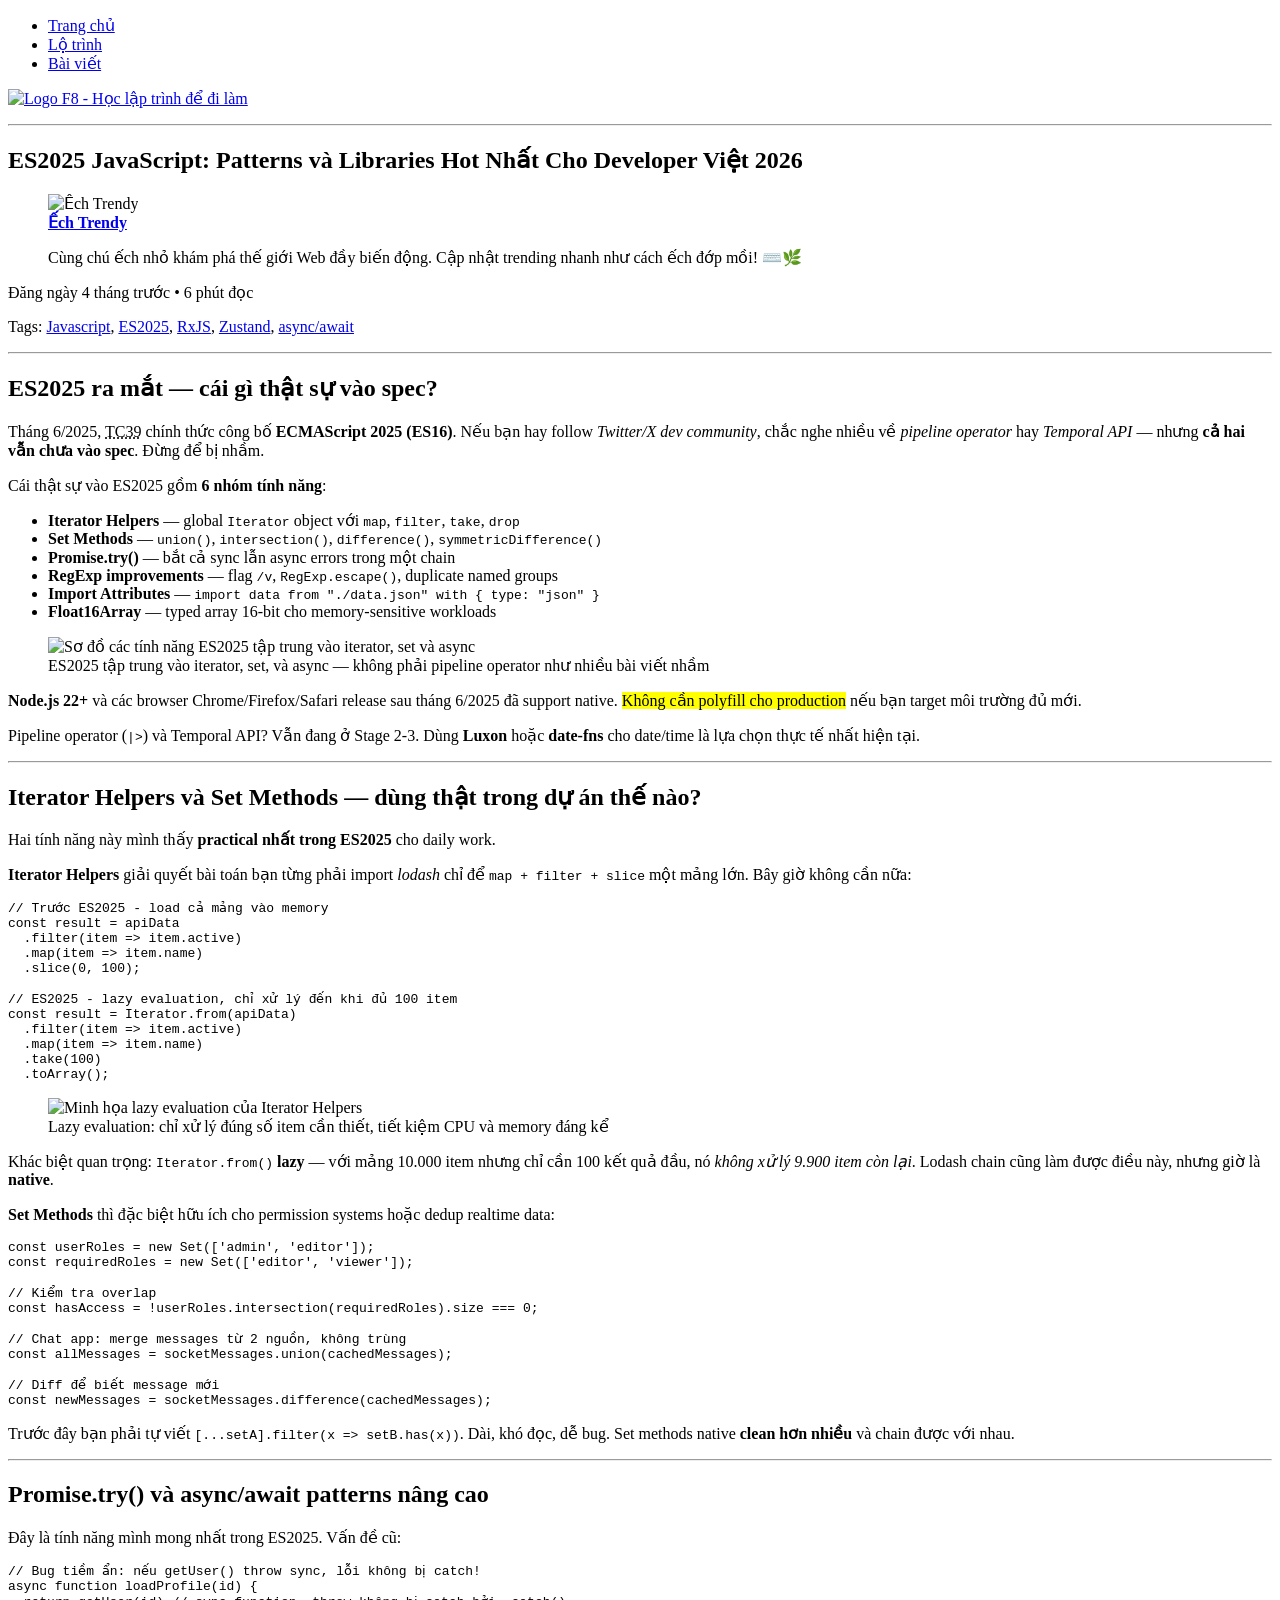
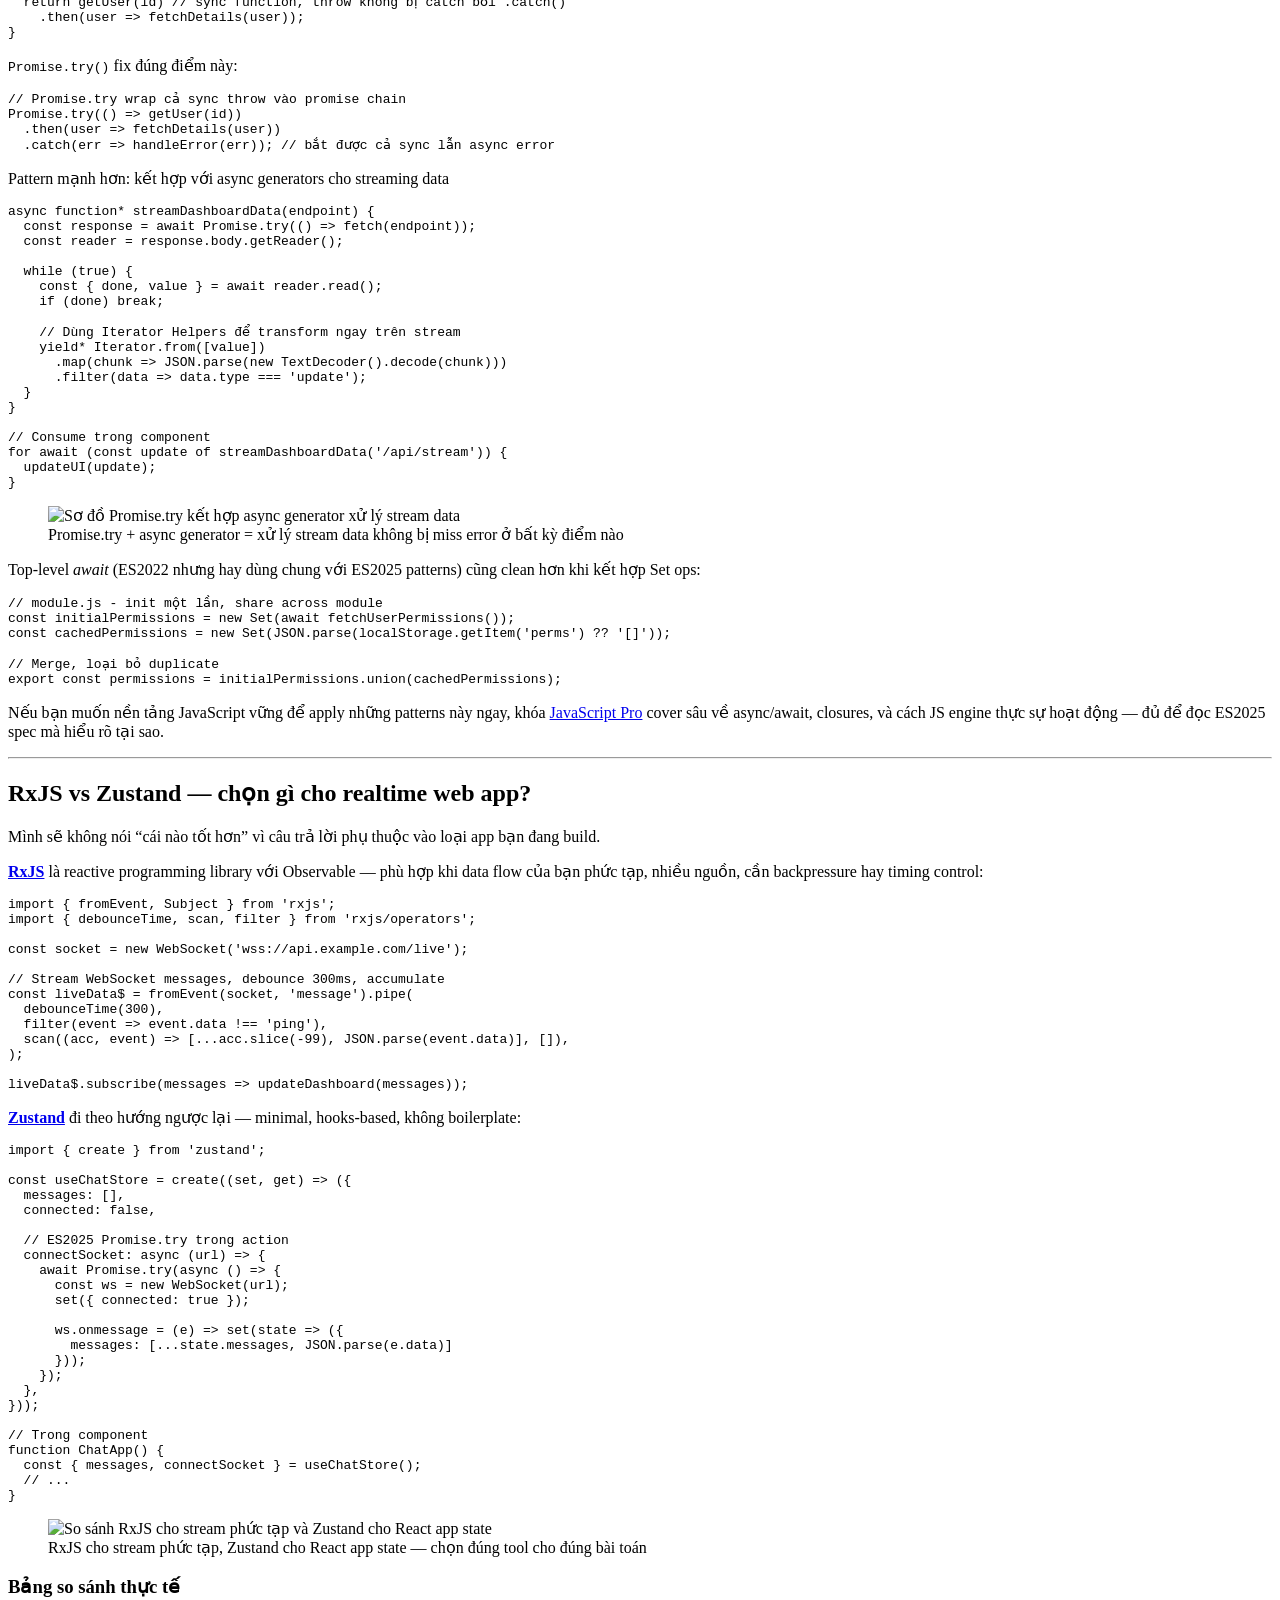
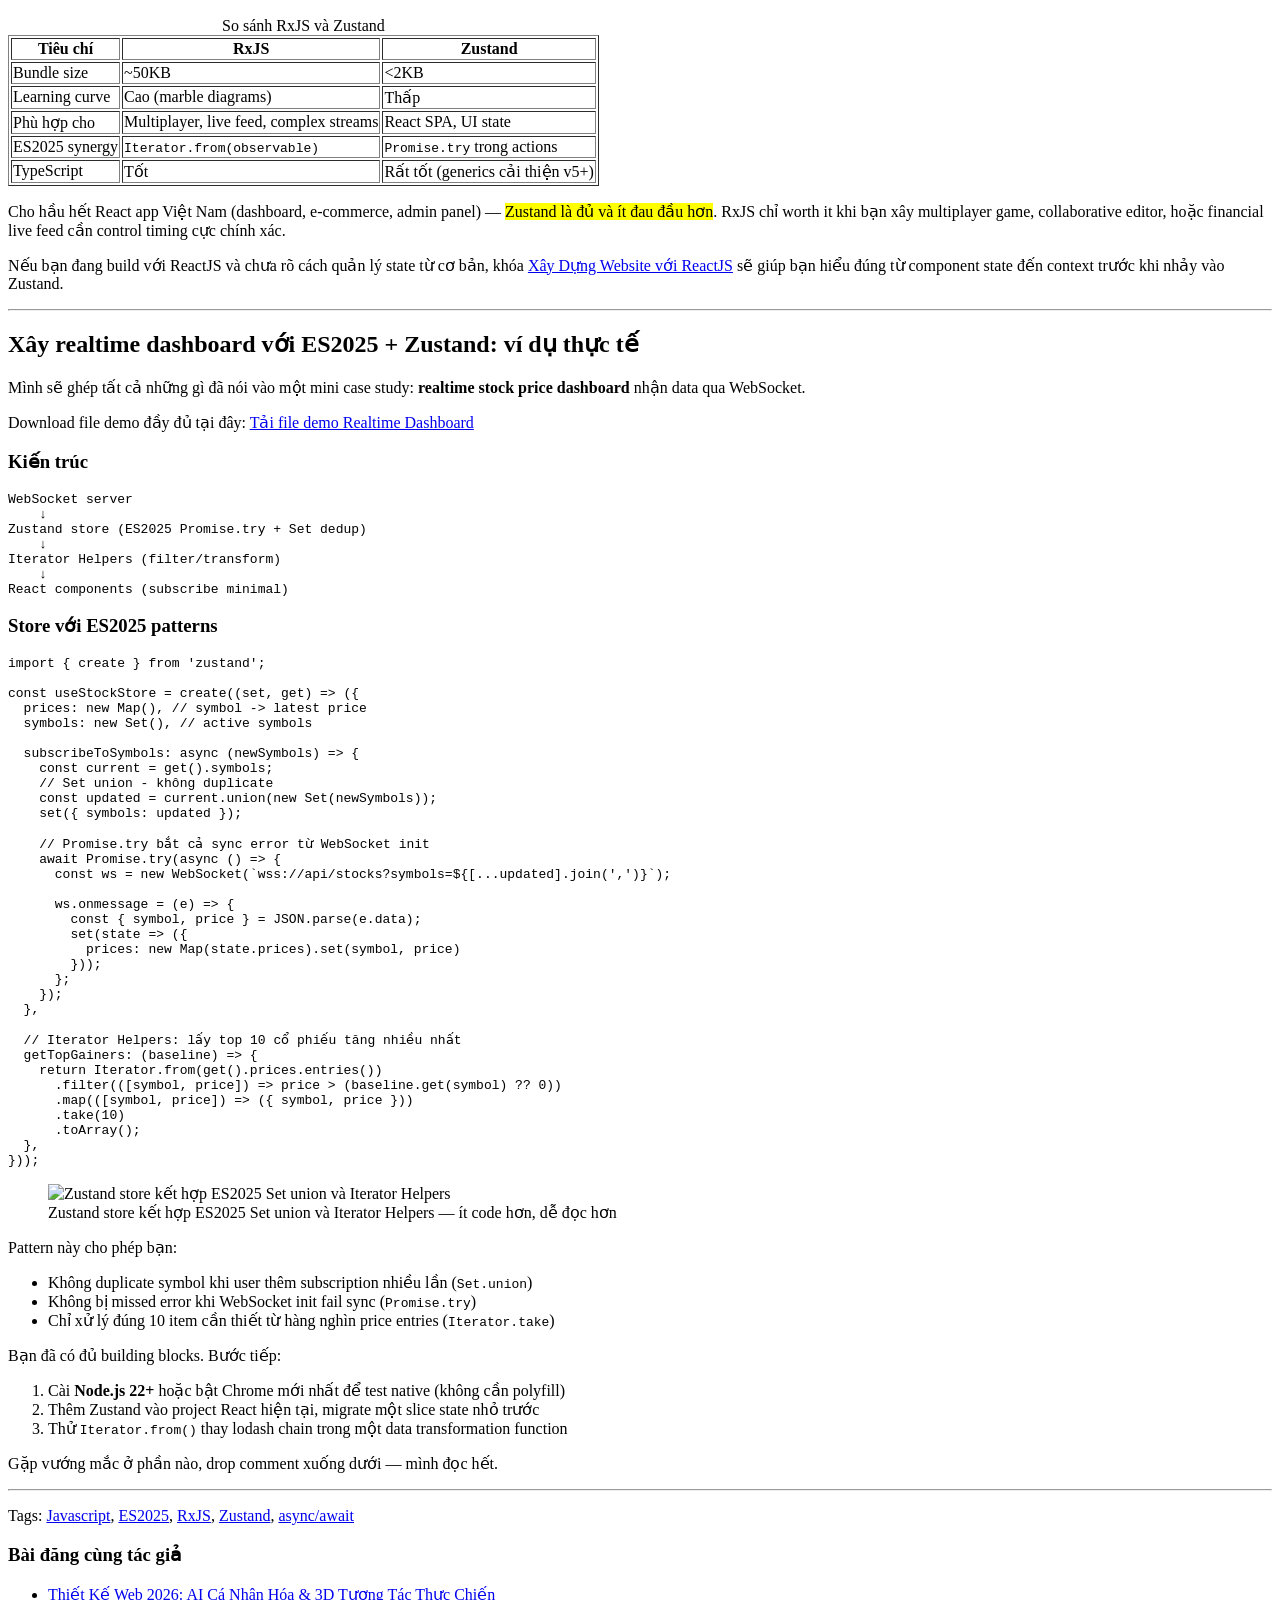
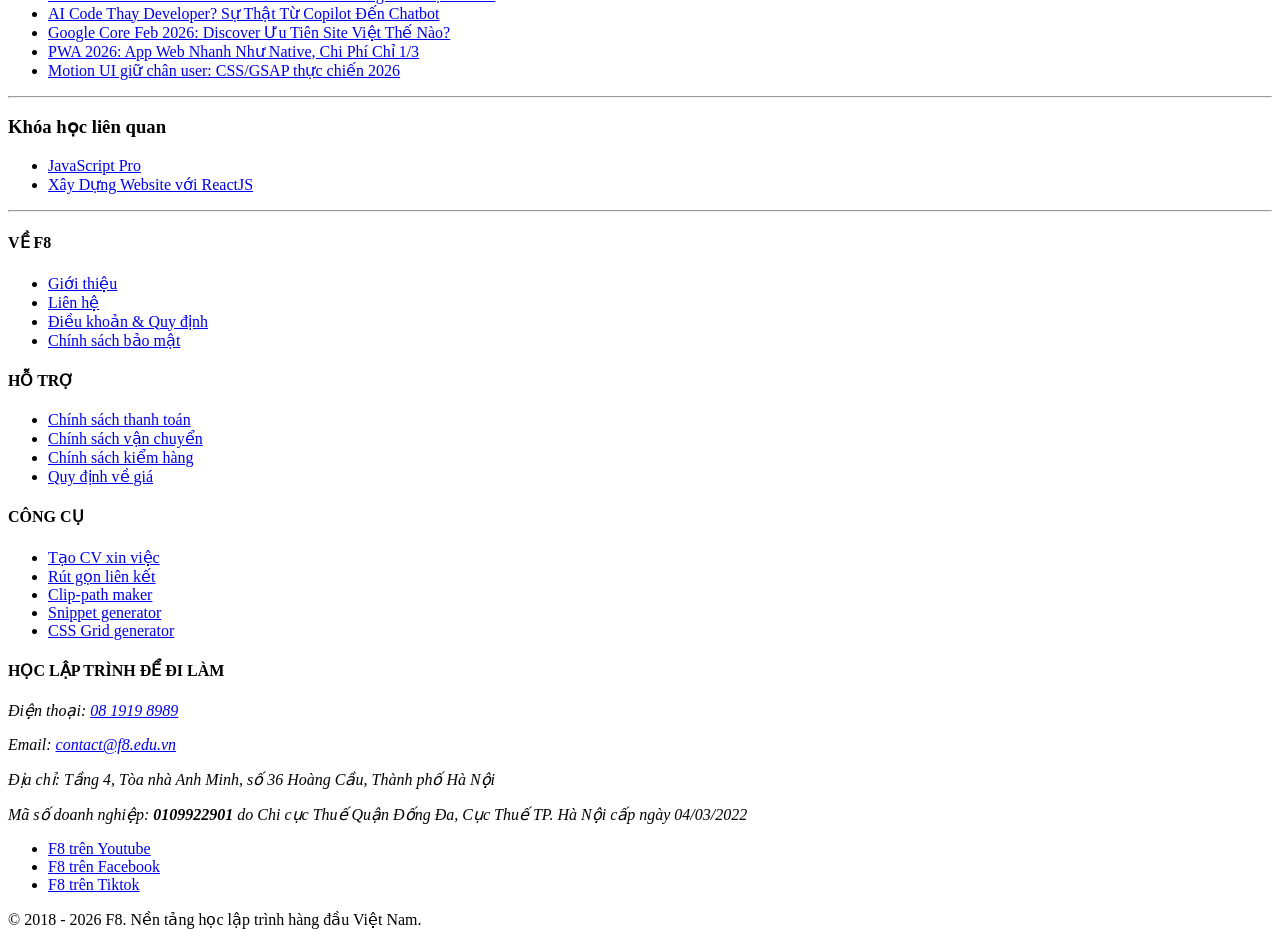
==== index.html @ 342e27c4 "first commit - code base index.html" ====
<!DOCTYPE html>
<html lang="vi">

<head>
    <meta charset="UTF-8" />
    <meta name="viewport" content="width=device-width, initial-scale=1.0" />
    <title>ES2025 JavaScript: Patterns và Libraries Hot Nhất Cho Developer Việt 2026</title>
    <meta name="description"
        content="Tháng 6/2025, TC39 chính thức công bố ECMAScript 2025. Tìm hiểu những tính năng thực sự vào spec và cách áp dụng vào dự án thực tế." />
</head>

<body>
    <!-- ==================== HEADER ==================== -->
    <header>
      <nav aria-label="Điều hướng chính">
        <ul>
          <li><a href="https://f8.edu.vn/">Trang chủ</a></li>
          <li><a href="https://f8.edu.vn/roadmap">Lộ trình</a></li>
          <li><a href="https://f8.edu.vn/blog">Bài viết</a></li>
        </ul>
      </nav>

      <p>
        <a href="https://f8.edu.vn/">
          <img
            src="https://fullstack.edu.vn/assets/f8-icon-lV2rGpF0.png"
            alt="Logo F8 - Học lập trình để đi làm"
            width="40"
            height="40"
          />
        </a>
      </p>
    </header>

    <hr />

    <!-- ==================== MAIN LAYOUT ==================== -->
    <main>
        <!-- ========== ARTICLE ========== -->
        <article>
            <!-- Article Header -->
            <header>
                <h1>ES2025 JavaScript: Patterns và Libraries Hot Nhất Cho Developer Việt 2026</h1>

                <!-- Author & Meta info -->
                <section aria-label="Thông tin tác giả">
                    <figure>
                        <img src="https://files.f8.edu.vn/f8-prod/public-images/699181d60839d.png" width="48"
                            height="48" alt="Ếch Trendy">
                        <figcaption>
                            <strong><a href="https://f8.edu.vn/@chuechvietblog">Ếch Trendy</a></strong>
                            <p>Cùng chú ếch nhỏ khám phá thế giới Web đầy biến động. Cập nhật trending nhanh như cách
                                ếch đớp mồi! ⌨️🌿</p>
                        </figcaption>
                    </figure>
                    <p>
                        Đăng ngày <time datetime="2026-04-01">4 tháng trước</time> &bull;
                        <span>6 phút đọc</span>
                    </p>
                    <p>
                        Tags:
                        <a href="https://f8.edu.vn/blog/tag/javascript?page=1">Javascript</a>,
                        <a href="https://f8.edu.vn/blog/tag/es2025?page=1">ES2025</a>,
                        <a href="https://f8.edu.vn/blog/tag/rxjs?page=1">RxJS</a>,
                        <a href="https://f8.edu.vn/blog/tag/zustand?page=1">Zustand</a>,
                        <a href="https://f8.edu.vn/blog/tag/asyncawait?page=1">async/await</a>
                    </p>
                </section>
            </header>

            <hr />

            <!-- ===== SECTION 1 ===== -->
            <section>
                <h2>ES2025 ra mắt &mdash; cái gì thật sự vào spec?</h2>

                <p>
                    Tháng 6/2025, <abbr title="Technical Committee 39">TC39</abbr> chính thức công bố
                    <strong>ECMAScript 2025 (ES16)</strong>. Nếu bạn hay follow
                    <em>Twitter/X dev community</em>, chắc nghe nhiều về
                    <em>pipeline operator</em> hay <em>Temporal API</em> &mdash; nhưng
                    <strong>cả hai vẫn chưa vào spec</strong>. Đừng để bị nhầm.
                </p>

                <p>Cái thật sự vào ES2025 gồm <strong>6 nhóm tính năng</strong>:</p>

                <ul>
                    <li>
                        <strong>Iterator Helpers</strong> &mdash; global <code>Iterator</code> object với
                        <code>map</code>, <code>filter</code>, <code>take</code>, <code>drop</code>
                    </li>
                    <li>
                        <strong>Set Methods</strong> &mdash; <code>union()</code>,
                        <code>intersection()</code>, <code>difference()</code>,
                        <code>symmetricDifference()</code>
                    </li>
                    <li>
                        <strong>Promise.try()</strong> &mdash; bắt cả sync lẫn async errors trong một chain
                    </li>
                    <li>
                        <strong>RegExp improvements</strong> &mdash; flag <code>/v</code>,
                        <code>RegExp.escape()</code>, duplicate named groups
                    </li>
                    <li>
                        <strong>Import Attributes</strong> &mdash;
                        <code>import data from "./data.json" with { type: "json" }</code>
                    </li>
                    <li>
                        <strong>Float16Array</strong> &mdash; typed array 16-bit cho memory-sensitive workloads
                    </li>
                </ul>

                <figure>
                    <img src="https://files.f8.edu.vn/f8-prod/blog_posts/13485/section_0_260323080636_69c0921c0cf292.71514803.png"
                        alt="Sơ đồ các tính năng ES2025 tập trung vào iterator, set và async" width="800" />
                    <figcaption>
                        ES2025 tập trung vào iterator, set, và async &mdash; không phải pipeline operator
                        như nhiều bài viết nhầm
                    </figcaption>
                </figure>

                <p>
                    <strong>Node.js 22+</strong> và các browser Chrome/Firefox/Safari release sau tháng
                    6/2025 đã support native. <mark>Không cần polyfill cho production</mark> nếu bạn
                    target môi trường đủ mới.
                </p>

                <p>
                    Pipeline operator (<code>|&gt;</code>) và Temporal API? Vẫn đang ở Stage 2-3. Dùng
                    <strong>Luxon</strong> hoặc <strong>date-fns</strong> cho date/time là lựa chọn thực
                    tế nhất hiện tại.
                </p>
            </section>

            <hr />

            <!-- ===== SECTION 2 ===== -->
            <section>
                <h2>Iterator Helpers và Set Methods &mdash; dùng thật trong dự án thế nào?</h2>

                <p>
                    Hai tính năng này mình thấy <strong>practical nhất trong ES2025</strong> cho daily
                    work.
                </p>

                <p>
                    <strong>Iterator Helpers</strong> giải quyết bài toán bạn từng phải import
                    <em>lodash</em> chỉ để <code>map + filter + slice</code> một mảng lớn. Bây giờ
                    không cần nữa:
                </p>

                <pre><code>// Trước ES2025 - load cả mảng vào memory
const result = apiData
  .filter(item =&gt; item.active)
  .map(item =&gt; item.name)
  .slice(0, 100);

// ES2025 - lazy evaluation, chỉ xử lý đến khi đủ 100 item
const result = Iterator.from(apiData)
  .filter(item =&gt; item.active)
  .map(item =&gt; item.name)
  .take(100)
  .toArray();</code></pre>

                <figure>
                    <img src="https://files.f8.edu.vn/f8-prod/blog_posts/13485/section_1_260323080703_69c092375aabc3.16191064.png"
                        alt="Minh họa lazy evaluation của Iterator Helpers" width="800" />
                    <figcaption>
                        Lazy evaluation: chỉ xử lý đúng số item cần thiết, tiết kiệm CPU và memory đáng kể
                    </figcaption>
                </figure>

                <p>
                    Khác biệt quan trọng: <code>Iterator.from()</code> <strong>lazy</strong> &mdash; với
                    mảng 10.000 item nhưng chỉ cần 100 kết quả đầu, nó
                    <em>không xử lý 9.900 item còn lại</em>. Lodash chain cũng làm được điều này, nhưng
                    giờ là <strong>native</strong>.
                </p>

                <p>
                    <strong>Set Methods</strong> thì đặc biệt hữu ích cho permission systems hoặc dedup
                    realtime data:
                </p>

                <pre><code>const userRoles = new Set(['admin', 'editor']);
const requiredRoles = new Set(['editor', 'viewer']);

// Kiểm tra overlap
const hasAccess = !userRoles.intersection(requiredRoles).size === 0;

// Chat app: merge messages từ 2 nguồn, không trùng
const allMessages = socketMessages.union(cachedMessages);

// Diff để biết message mới
const newMessages = socketMessages.difference(cachedMessages);</code></pre>

                <p>
                    Trước đây bạn phải tự viết
                    <code>[...setA].filter(x =&gt; setB.has(x))</code>. Dài, khó đọc, dễ bug.
                    Set methods native <strong>clean hơn nhiều</strong> và chain được với nhau.
                </p>
            </section>

            <hr />

            <!-- ===== SECTION 3 ===== -->
            <section>
                <h2>Promise.try() và async/await patterns nâng cao</h2>

                <p>
                    Đây là tính năng mình mong nhất trong ES2025. Vấn đề cũ:
                </p>

                <pre><code>// Bug tiềm ẩn: nếu getUser() throw sync, lỗi không bị catch!
async function loadProfile(id) {
  return getUser(id) // sync function, throw không bị catch bởi .catch()
    .then(user =&gt; fetchDetails(user));
}</code></pre>

                <p><code>Promise.try()</code> fix đúng điểm này:</p>

                <pre><code>// Promise.try wrap cả sync throw vào promise chain
Promise.try(() =&gt; getUser(id))
  .then(user =&gt; fetchDetails(user))
  .catch(err =&gt; handleError(err)); // bắt được cả sync lẫn async error</code></pre>

                <p>Pattern mạnh hơn: kết hợp với async generators cho streaming data</p>

                <pre><code>async function* streamDashboardData(endpoint) {
  const response = await Promise.try(() =&gt; fetch(endpoint));
  const reader = response.body.getReader();

  while (true) {
    const { done, value } = await reader.read();
    if (done) break;

    // Dùng Iterator Helpers để transform ngay trên stream
    yield* Iterator.from([value])
      .map(chunk =&gt; JSON.parse(new TextDecoder().decode(chunk)))
      .filter(data =&gt; data.type === 'update');
  }
}

// Consume trong component
for await (const update of streamDashboardData('/api/stream')) {
  updateUI(update);
}</code></pre>

                <figure>
                    <img src="https://files.f8.edu.vn/f8-prod/blog_posts/13485/section_2_260323080728_69c09250954f10.74211997.png"
                        alt="Sơ đồ Promise.try kết hợp async generator xử lý stream data" width="800" />
                    <figcaption>
                        Promise.try + async generator = xử lý stream data không bị miss error ở bất kỳ
                        điểm nào
                    </figcaption>
                </figure>

                <p>
                    Top-level <var>await</var> (ES2022 nhưng hay dùng chung với ES2025 patterns) cũng
                    clean hơn khi kết hợp Set ops:
                </p>

                <pre><code>// module.js - init một lần, share across module
const initialPermissions = new Set(await fetchUserPermissions());
const cachedPermissions = new Set(JSON.parse(localStorage.getItem('perms') ?? '[]'));

// Merge, loại bỏ duplicate
export const permissions = initialPermissions.union(cachedPermissions);</code></pre>

                <p>
                    Nếu bạn muốn nền tảng JavaScript vững để apply những patterns này ngay, khóa
                    <a href="https://f8.edu.vn/javascript">JavaScript Pro</a> cover sâu về
                    async/await, closures, và cách JS engine thực sự hoạt động &mdash; đủ để đọc ES2025
                    spec mà hiểu rõ tại sao.
                </p>
            </section>

            <hr />

            <!-- ===== SECTION 4 ===== -->
            <section>
                <h2>RxJS vs Zustand &mdash; chọn gì cho realtime web app?</h2>

                <p>
                    Mình sẽ không nói &ldquo;cái nào tốt hơn&rdquo; vì câu trả lời phụ thuộc vào loại
                    app bạn đang build.
                </p>

                <p>
                    <strong><a href="https://rxjs.dev/">RxJS</a></strong> là reactive programming library
                    với Observable &mdash; phù hợp khi data flow của bạn phức tạp, nhiều nguồn, cần
                    backpressure hay timing control:
                </p>

                <pre><code>import { fromEvent, Subject } from 'rxjs';
import { debounceTime, scan, filter } from 'rxjs/operators';

const socket = new WebSocket('wss://api.example.com/live');

// Stream WebSocket messages, debounce 300ms, accumulate
const liveData$ = fromEvent(socket, 'message').pipe(
  debounceTime(300),
  filter(event =&gt; event.data !== 'ping'),
  scan((acc, event) =&gt; [...acc.slice(-99), JSON.parse(event.data)], []),
);

liveData$.subscribe(messages =&gt; updateDashboard(messages));</code></pre>

                <p>
                    <strong><a href="https://github.com/pmndrs/zustand">Zustand</a></strong> đi theo
                    hướng ngược lại &mdash; minimal, hooks-based, không boilerplate:
                </p>

                <pre><code>import { create } from 'zustand';

const useChatStore = create((set, get) =&gt; ({
  messages: [],
  connected: false,

  // ES2025 Promise.try trong action
  connectSocket: async (url) =&gt; {
    await Promise.try(async () =&gt; {
      const ws = new WebSocket(url);
      set({ connected: true });

      ws.onmessage = (e) =&gt; set(state =&gt; ({
        messages: [...state.messages, JSON.parse(e.data)]
      }));
    });
  },
}));

// Trong component
function ChatApp() {
  const { messages, connectSocket } = useChatStore();
  // ...
}</code></pre>

                <figure>
                    <img src="https://files.f8.edu.vn/f8-prod/blog_posts/13485/section_3_260323080755_69c0926b837010.27943991.png"
                        alt="So sánh RxJS cho stream phức tạp và Zustand cho React app state" width="800" />
                    <figcaption>
                        RxJS cho stream phức tạp, Zustand cho React app state &mdash; chọn đúng tool cho
                        đúng bài toán
                    </figcaption>
                </figure>

                <h3>Bảng so sánh thực tế</h3>

                <table border="1">
                    <caption>So sánh RxJS và Zustand</caption>
                    <thead>
                        <tr>
                            <th scope="col">Tiêu chí</th>
                            <th scope="col">RxJS</th>
                            <th scope="col">Zustand</th>
                        </tr>
                    </thead>
                    <tbody>
                        <tr>
                            <td>Bundle size</td>
                            <td>~50KB</td>
                            <td>&lt;2KB</td>
                        </tr>
                        <tr>
                            <td>Learning curve</td>
                            <td>Cao (marble diagrams)</td>
                            <td>Thấp</td>
                        </tr>
                        <tr>
                            <td>Phù hợp cho</td>
                            <td>Multiplayer, live feed, complex streams</td>
                            <td>React SPA, UI state</td>
                        </tr>
                        <tr>
                            <td>ES2025 synergy</td>
                            <td><code>Iterator.from(observable)</code></td>
                            <td><code>Promise.try</code> trong actions</td>
                        </tr>
                        <tr>
                            <td>TypeScript</td>
                            <td>Tốt</td>
                            <td>Rất tốt (generics cải thiện v5+)</td>
                        </tr>
                    </tbody>
                </table>

                <p>
                    Cho hầu hết React app Việt Nam (dashboard, e-commerce, admin panel) &mdash;
                    <mark>Zustand là đủ và ít đau đầu hơn</mark>. RxJS chỉ worth it khi bạn xây
                    multiplayer game, collaborative editor, hoặc financial live feed cần control timing
                    cực chính xác.
                </p>

                <p>
                    Nếu bạn đang build với ReactJS và chưa rõ cách quản lý state từ cơ bản, khóa
                    <a href="https://f8.edu.vn/reactjs">Xây Dựng Website với ReactJS</a> sẽ giúp bạn
                    hiểu đúng từ component state đến context trước khi nhảy vào Zustand.
                </p>
            </section>

            <hr />

            <!-- ===== SECTION 5 ===== -->
            <section>
                <h2>Xây realtime dashboard với ES2025 + Zustand: ví dụ thực tế</h2>

                <p>
                    Mình sẽ ghép tất cả những gì đã nói vào một mini case study:
                    <strong>realtime stock price dashboard</strong> nhận data qua WebSocket.
                </p>

                <p>
                    Download file demo đầy đủ tại đây:
                    <a href="https://files.f8.edu.vn/f8-prod/blog_posts/13485/realtime-dashboard-es2025.html">
                        Tải file demo Realtime Dashboard
                    </a>
                </p>

                <h3>Kiến trúc</h3>

                <pre><code>WebSocket server
    ↓
Zustand store (ES2025 Promise.try + Set dedup)
    ↓
Iterator Helpers (filter/transform)
    ↓
React components (subscribe minimal)</code></pre>

                <h3>Store với ES2025 patterns</h3>

                <pre><code>import { create } from 'zustand';

const useStockStore = create((set, get) =&gt; ({
  prices: new Map(), // symbol -&gt; latest price
  symbols: new Set(), // active symbols

  subscribeToSymbols: async (newSymbols) =&gt; {
    const current = get().symbols;
    // Set union - không duplicate
    const updated = current.union(new Set(newSymbols));
    set({ symbols: updated });

    // Promise.try bắt cả sync error từ WebSocket init
    await Promise.try(async () =&gt; {
      const ws = new WebSocket(`wss://api/stocks?symbols=${[...updated].join(',')}`);

      ws.onmessage = (e) =&gt; {
        const { symbol, price } = JSON.parse(e.data);
        set(state =&gt; ({
          prices: new Map(state.prices).set(symbol, price)
        }));
      };
    });
  },

  // Iterator Helpers: lấy top 10 cổ phiếu tăng nhiều nhất
  getTopGainers: (baseline) =&gt; {
    return Iterator.from(get().prices.entries())
      .filter(([symbol, price]) =&gt; price &gt; (baseline.get(symbol) ?? 0))
      .map(([symbol, price]) =&gt; ({ symbol, price }))
      .take(10)
      .toArray();
  },
}));</code></pre>

                <figure>
                    <img src="https://files.f8.edu.vn/f8-prod/blog_posts/13485/section_4_260323080825_69c0928991e952.37228671.png"
                        alt="Zustand store kết hợp ES2025 Set union và Iterator Helpers" width="800" />
                    <figcaption>
                        Zustand store kết hợp ES2025 Set union và Iterator Helpers &mdash; ít code hơn, dễ
                        đọc hơn
                    </figcaption>
                </figure>

                <p>Pattern này cho phép bạn:</p>

                <ul>
                    <li>
                        Không duplicate symbol khi user thêm subscription nhiều lần
                        (<code>Set.union</code>)
                    </li>
                    <li>
                        Không bị missed error khi WebSocket init fail sync
                        (<code>Promise.try</code>)
                    </li>
                    <li>
                        Chỉ xử lý đúng 10 item cần thiết từ hàng nghìn price entries
                        (<code>Iterator.take</code>)
                    </li>
                </ul>

                <p>Bạn đã có đủ building blocks. Bước tiếp:</p>

                <ol>
                    <li>
                        Cài <strong>Node.js 22+</strong> hoặc bật Chrome mới nhất để test native (không
                        cần polyfill)
                    </li>
                    <li>
                        Thêm Zustand vào project React hiện tại, migrate một slice state nhỏ trước
                    </li>
                    <li>
                        Thử <code>Iterator.from()</code> thay lodash chain trong một data transformation
                        function
                    </li>
                </ol>

                <p>
                    Gặp vướng mắc ở phần nào, drop comment xuống dưới &mdash; mình đọc hết.
                </p>
            </section>

            <hr />

            <!-- Article Footer -->
            <footer>
                <p>
                    Tags:
                    <a href="https://f8.edu.vn/blog/tag/javascript?page=1">Javascript</a>,
                    <a href="https://f8.edu.vn/blog/tag/es2025?page=1">ES2025</a>,
                    <a href="https://f8.edu.vn/blog/tag/rxjs?page=1">RxJS</a>,
                    <a href="https://f8.edu.vn/blog/tag/zustand?page=1">Zustand</a>,
                    <a href="https://f8.edu.vn/blog/tag/asyncawait?page=1">async/await</a>
                </p>
            </footer>
        </article>

        <!-- ========== ASIDE ========== -->
        <aside aria-label="Bài viết liên quan">
            <section>
                <h3>Bài đăng cùng tác giả</h3>
                <ul>
                    <li>
                        <a
                            href="https://f8.edu.vn/blog/xu-huong-thiet-ke-website-2026-ai-ca-nhan-hoa-va-tuong-tac-3d-dinh-cao">
                            Thiết Kế Web 2026: AI Cá Nhân Hóa &amp; 3D Tương Tác Thực Chiến
                        </a>
                    </li>
                    <li>
                        <a
                            href="https://f8.edu.vn/blog/ai-dang-thay-doi-phat-trien-web-2026-tu-copilot-den-chatbot-tu-dong">
                            AI Code Thay Developer? Sự Thật Từ Copilot Đến Chatbot
                        </a>
                    </li>
                    <li>
                        <a
                            href="https://f8.edu.vn/blog/cap-nhat-google-core-february-2026-toi-uu-discover-cho-developer-viet">
                            Google Core Feb 2026: Discover Ưu Tiên Site Việt Thế Nào?
                        </a>
                    </li>
                    <li>
                        <a
                            href="https://f8.edu.vn/blog/progressive-web-apps-pwa-2026-xay-dung-app-web-sieu-nhanh-cho-mobile-viet">
                            PWA 2026: App Web Nhanh Như Native, Chi Phí Chỉ 1/3
                        </a>
                    </li>
                    <li>
                        <a
                            href="https://f8.edu.vn/blog/motion-ui-micro-interactions-bi-quyet-giu-chan-nguoi-dung-tren-web-2026">
                            Motion UI giữ chân user: CSS/GSAP thực chiến 2026
                        </a>
                    </li>
                </ul>
            </section>

            <hr />

            <section>
                <h3>Khóa học liên quan</h3>
                <ul>
                    <li><a href="https://f8.edu.vn/javascript">JavaScript Pro</a></li>
                    <li><a href="https://f8.edu.vn/reactjs">Xây Dựng Website với ReactJS</a></li>
                </ul>
            </section>
        </aside>
    </main>

    <hr />

    <!-- ==================== FOOTER ==================== -->
    <footer>
        <section aria-label="Về F8">
            <h4>VỀ F8</h4>
            <ul>
                <li><a href="https://f8.edu.vn/about-us">Giới thiệu</a></li>
                <li><a href="https://f8.edu.vn/contact">Liên hệ</a></li>
                <li><a href="https://f8.edu.vn/policies">Điều khoản &amp; Quy định</a></li>
                <li><a href="https://f8.edu.vn/information-security-policy">Chính sách bảo mật</a></li>
            </ul>
        </section>

        <section aria-label="Hỗ trợ">
            <h4>HỖ TRỢ</h4>
            <ul>
                <li><a href="https://f8.edu.vn/payment-policy">Chính sách thanh toán</a></li>
                <li><a href="https://f8.edu.vn/shipping-policy">Chính sách vận chuyển</a></li>
                <li><a href="https://f8.edu.vn/inspection-policy">Chính sách kiểm hàng</a></li>
                <li><a href="https://f8.edu.vn/pricing-information">Quy định về giá</a></li>
            </ul>
        </section>

        <section aria-label="Công cụ">
            <h4>CÔNG CỤ</h4>
            <ul>
                <li><a href="https://cv.f8.edu.vn/">Tạo CV xin việc</a></li>
                <li><a href="https://f8.edu.vn/links">Rút gọn liên kết</a></li>
                <li><a href="https://clippy.f8.edu.vn/">Clip-path maker</a></li>
                <li><a href="https://snippet-generator.f8.edu.vn/">Snippet generator</a></li>
                <li><a href="https://grid.f8.edu.vn/">CSS Grid generator</a></li>
            </ul>
        </section>

        <section aria-label="Liên hệ">
            <h4>HỌC LẬP TRÌNH ĐỂ ĐI LÀM</h4>
            <address>
                <p>Điện thoại: <a href="tel:0819198989">08 1919 8989</a></p>
                <p>Email: <a href="mailto:contact@f8.edu.vn">contact@f8.edu.vn</a></p>
                <p>
                    Địa chỉ: Tầng 4, Tòa nhà Anh Minh, số 36 Hoàng Cầu, Thành phố Hà Nội
                </p>
                <p>
                    Mã số doanh nghiệp: <strong>0109922901</strong> do Chi cục Thuế Quận Đống Đa, Cục
                    Thuế TP. Hà Nội cấp ngày 04/03/2022
                </p>
            </address>
            <ul>
                <li>
                    <a href="https://www.youtube.com/@f8vnofficial">F8 trên Youtube</a>
                </li>
                <li>
                    <a href="https://www.facebook.com/f8vnofficial">F8 trên Facebook</a>
                </li>
                <li>
                    <a href="https://www.tiktok.com/@f8hoclaptrinh">F8 trên Tiktok</a>
                </li>
            </ul>
        </section>

        <p>&copy; 2018 - 2026 F8. Nền tảng học lập trình hàng đầu Việt Nam.</p>
    </footer>
</body>

</html>
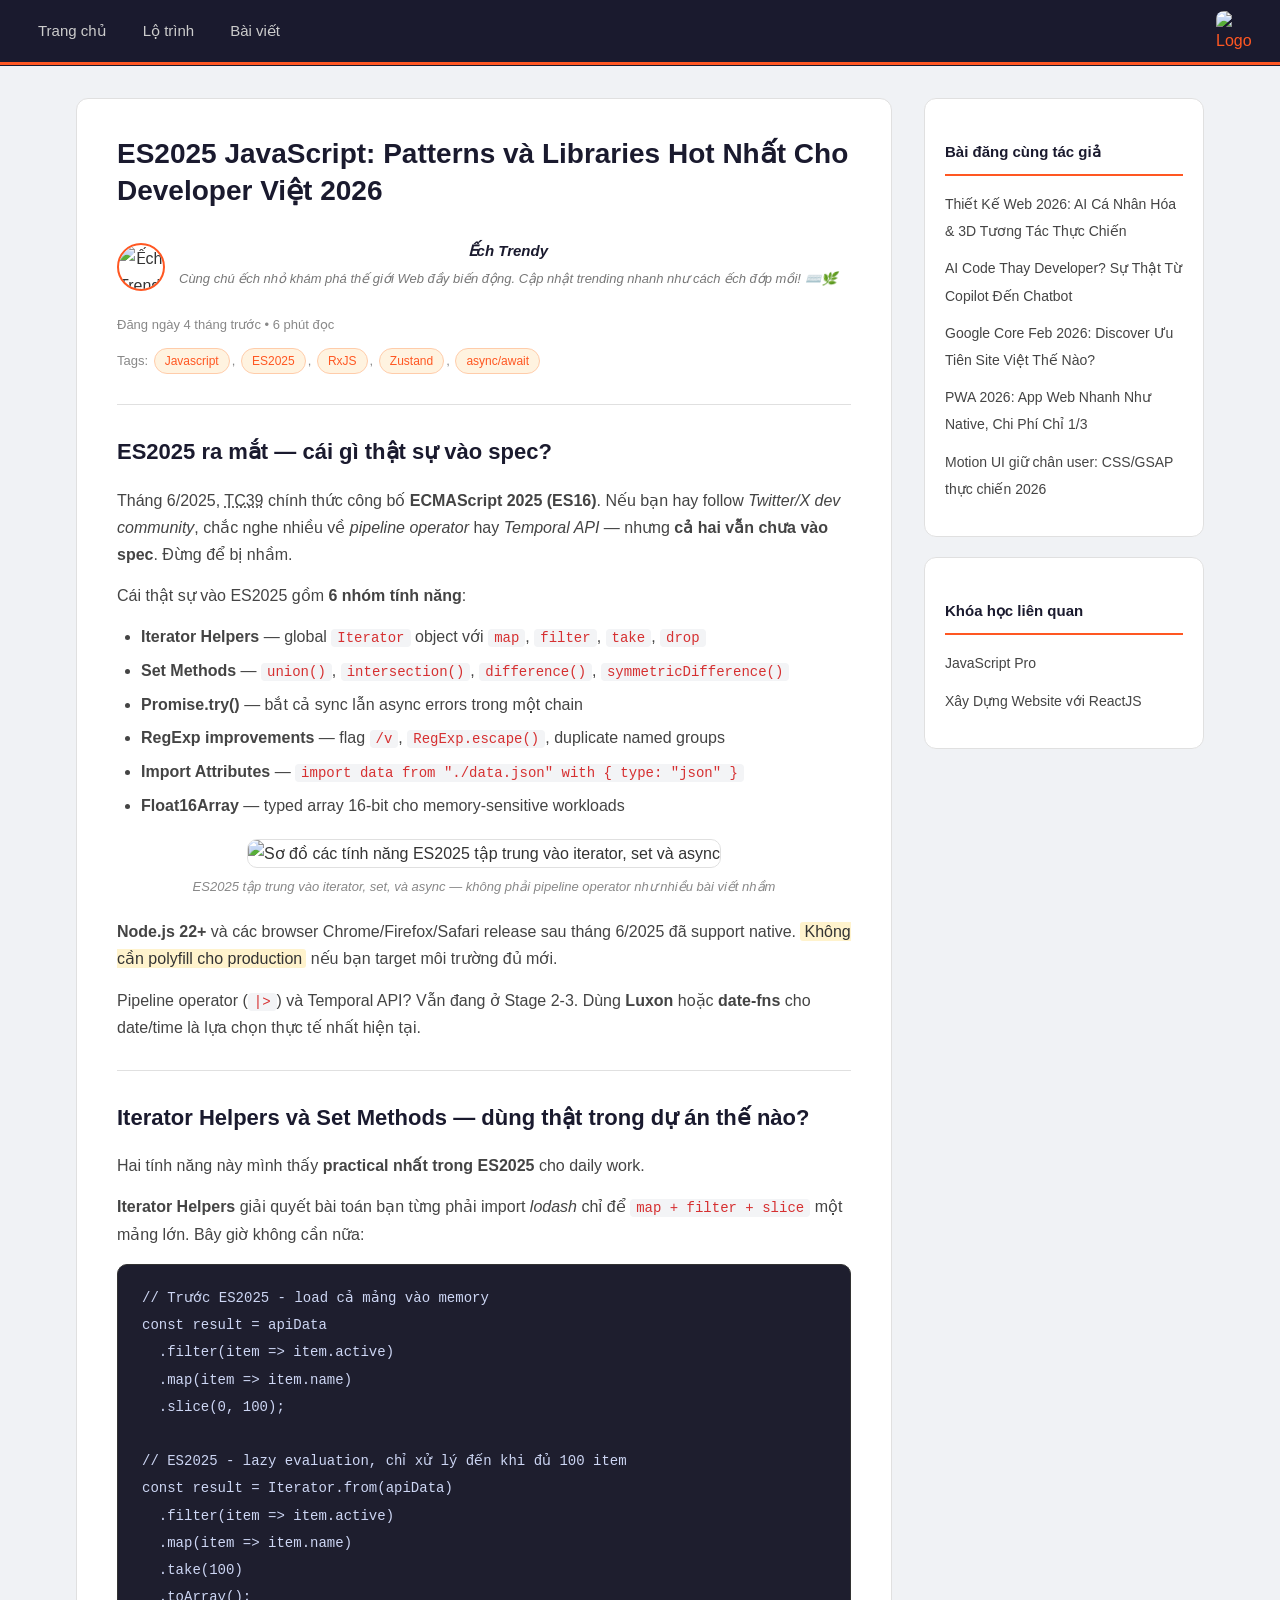
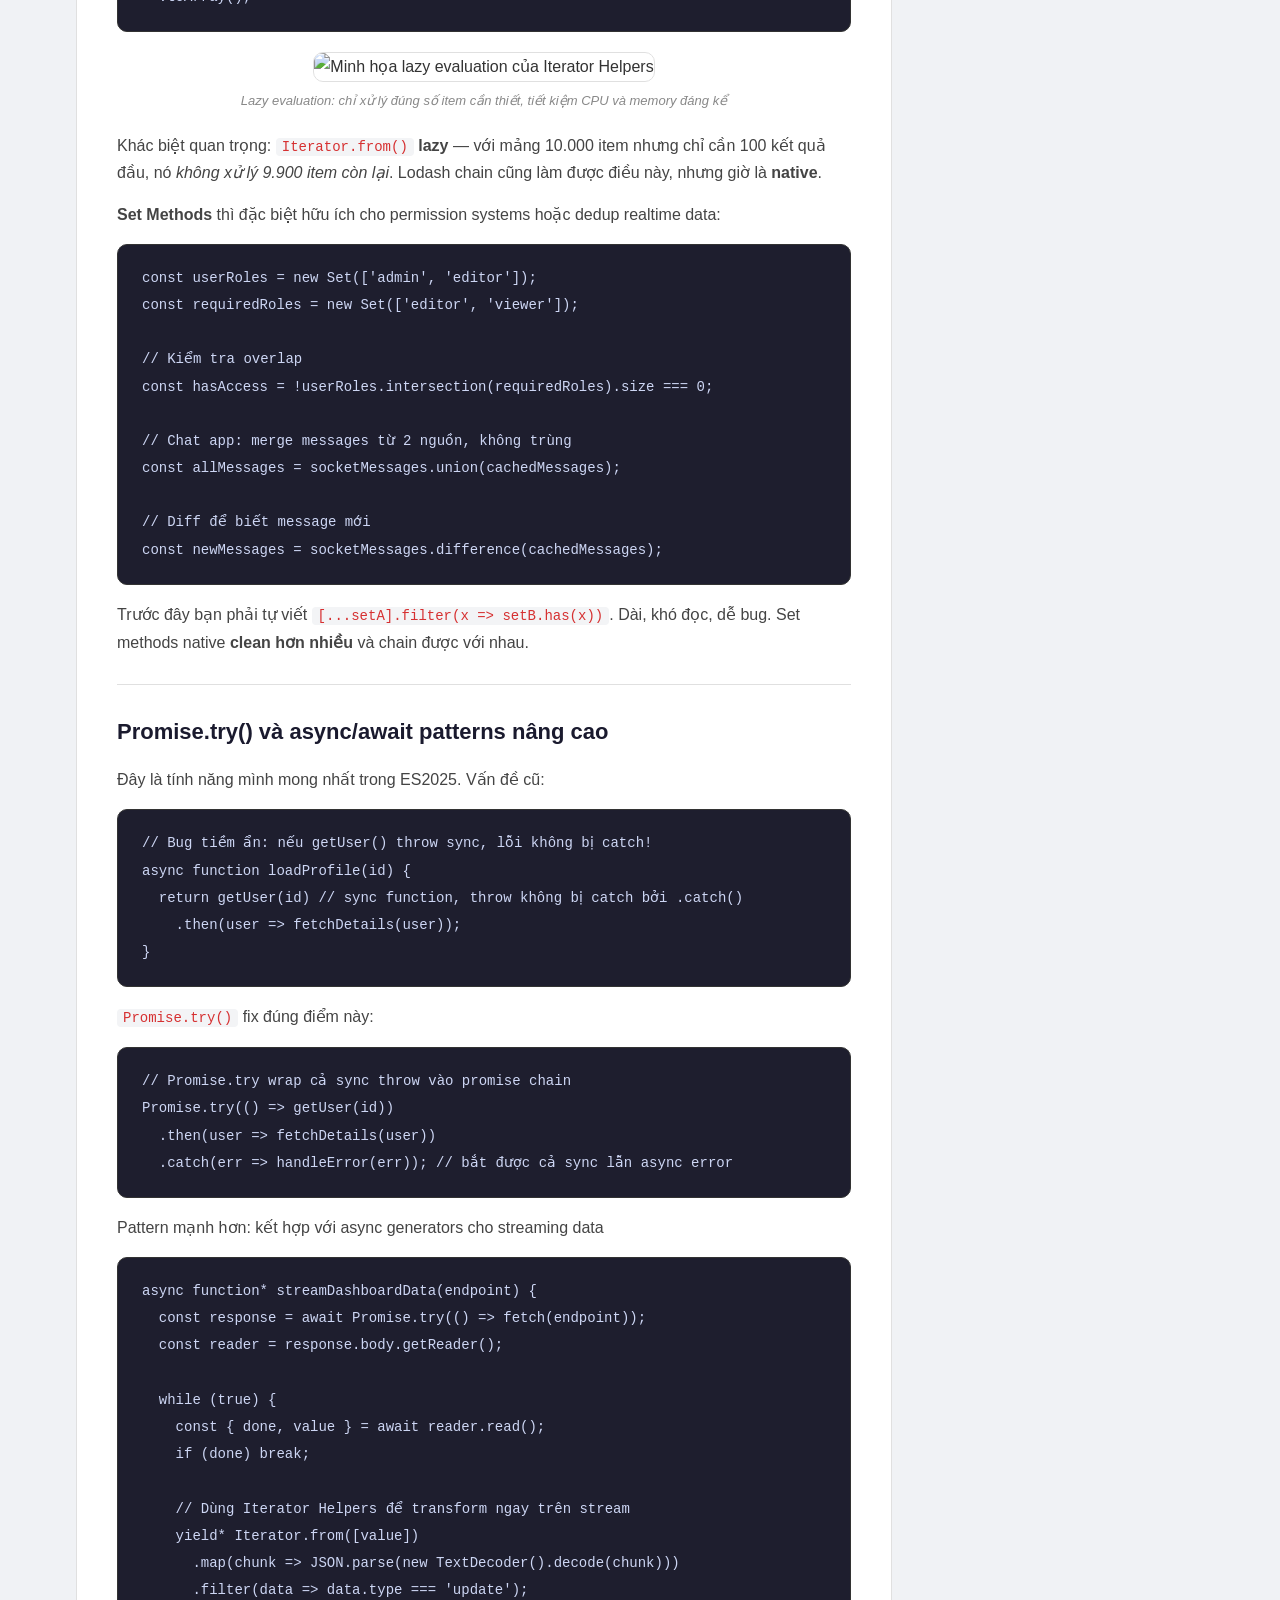
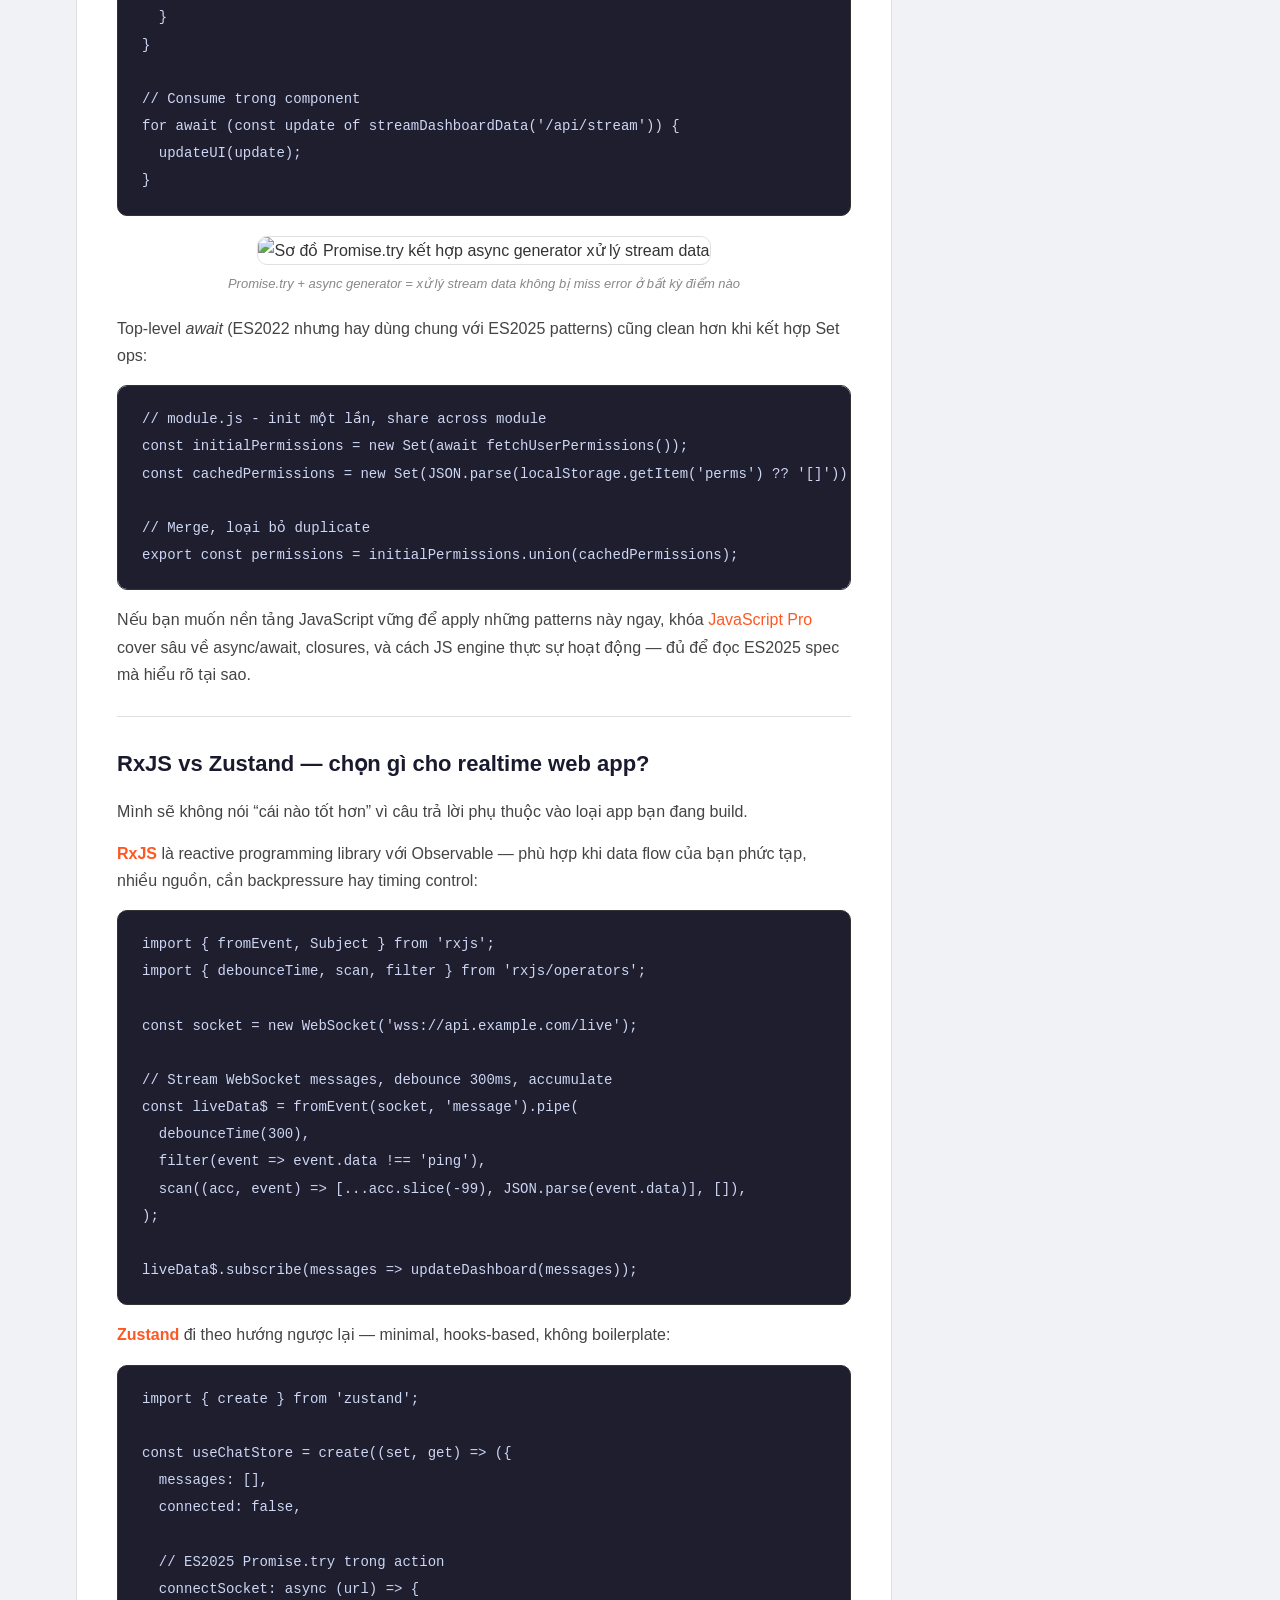
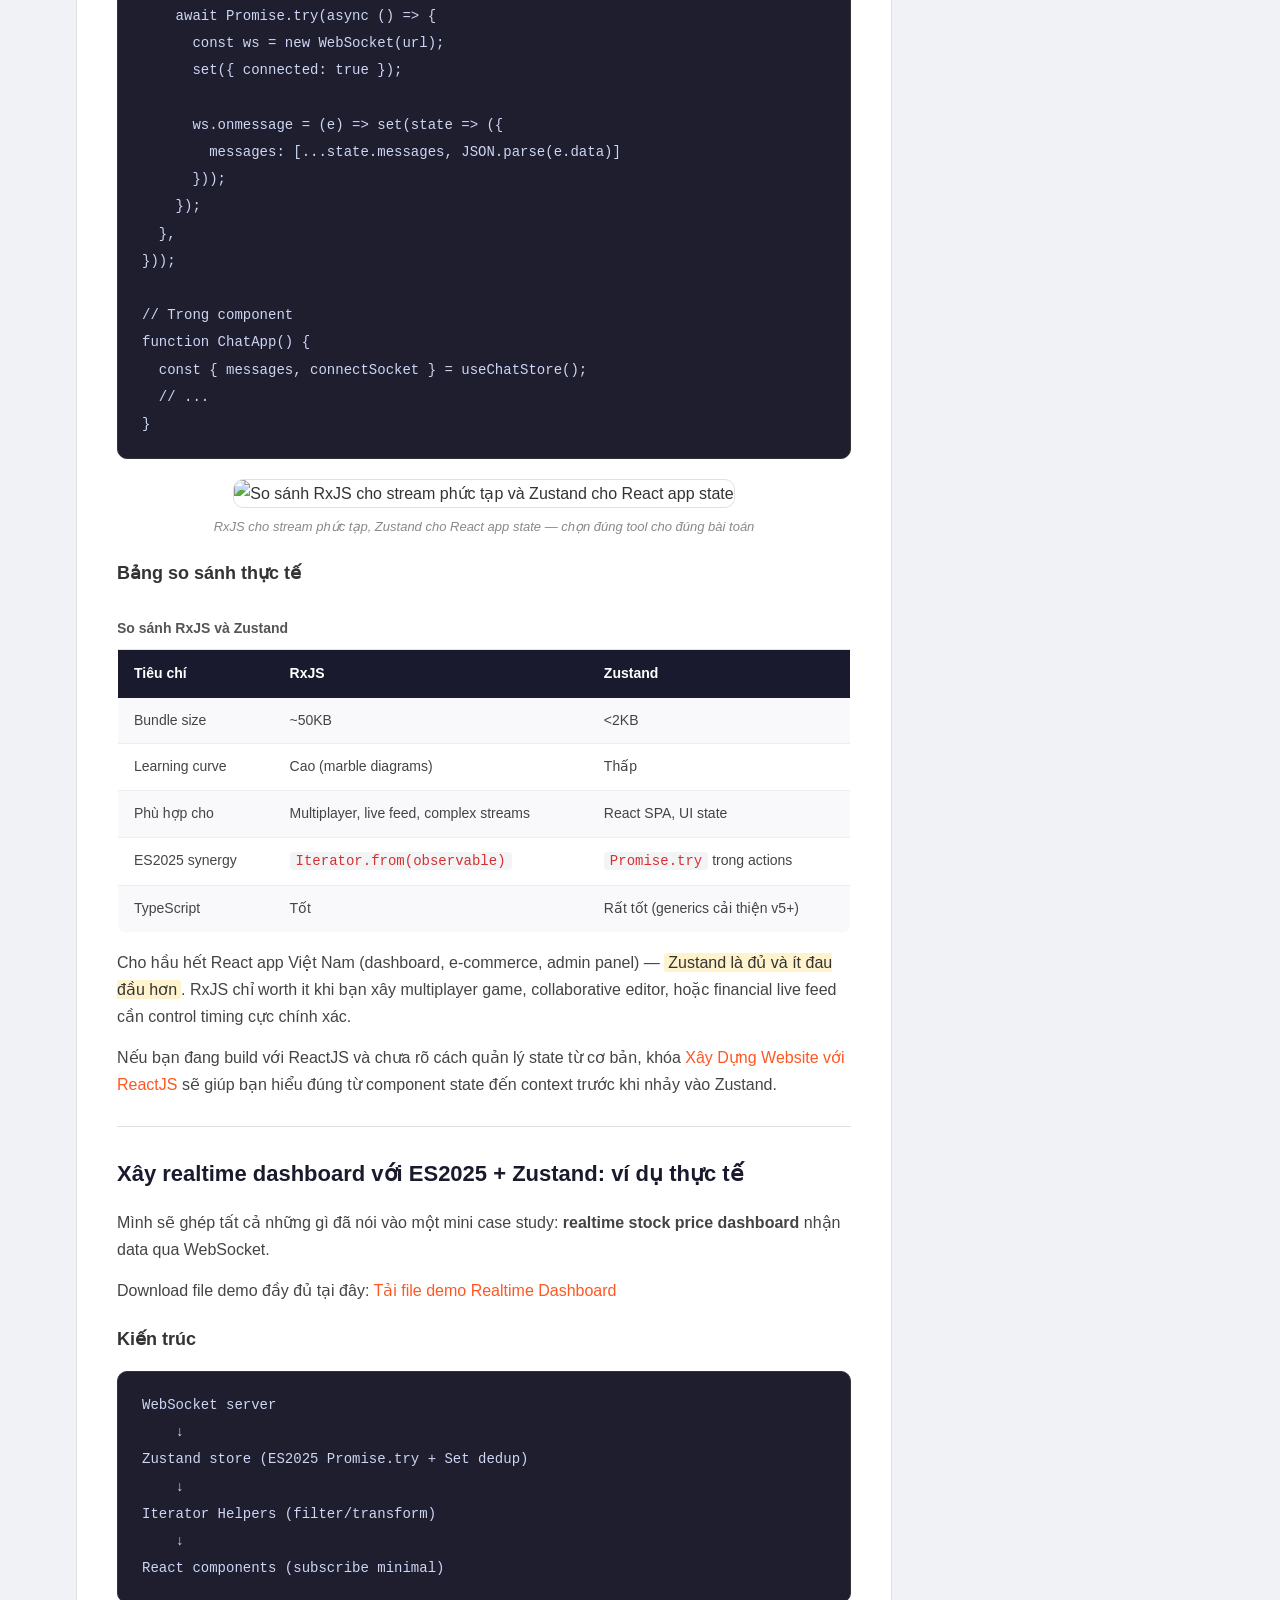
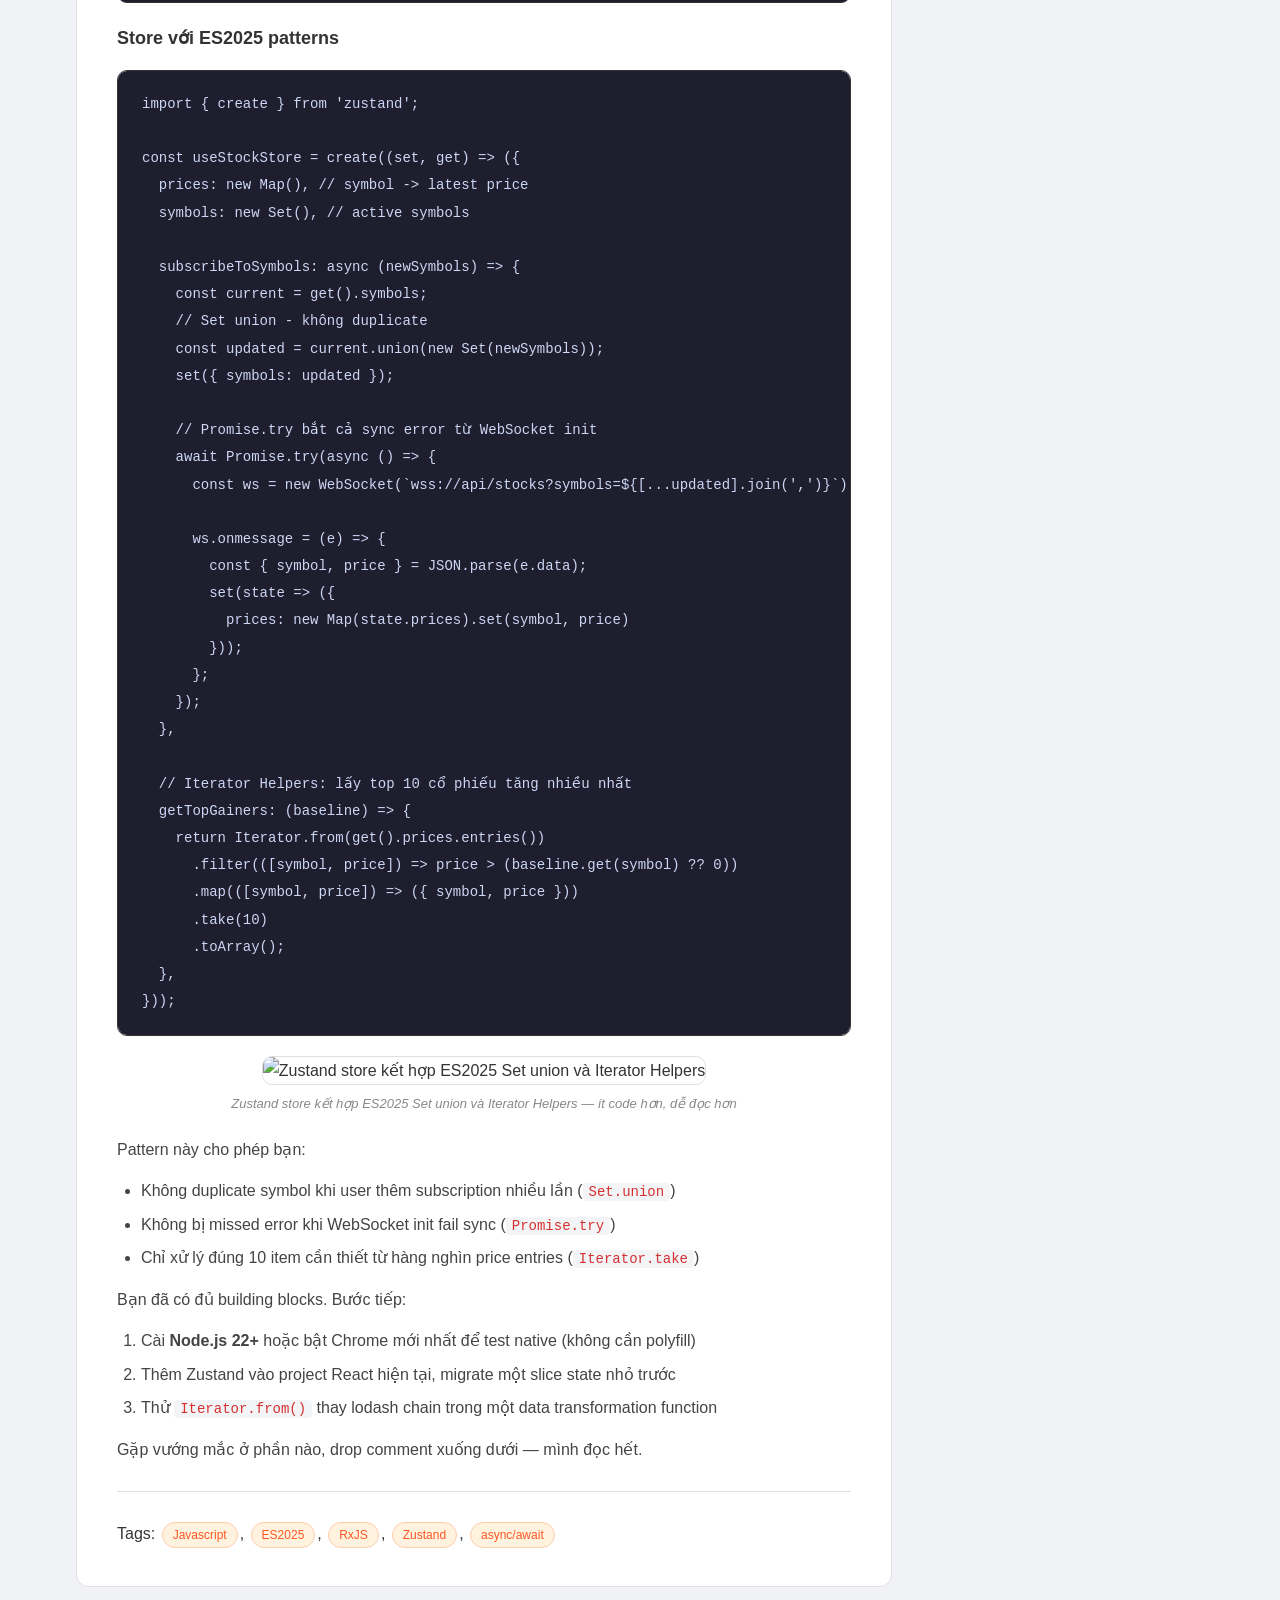
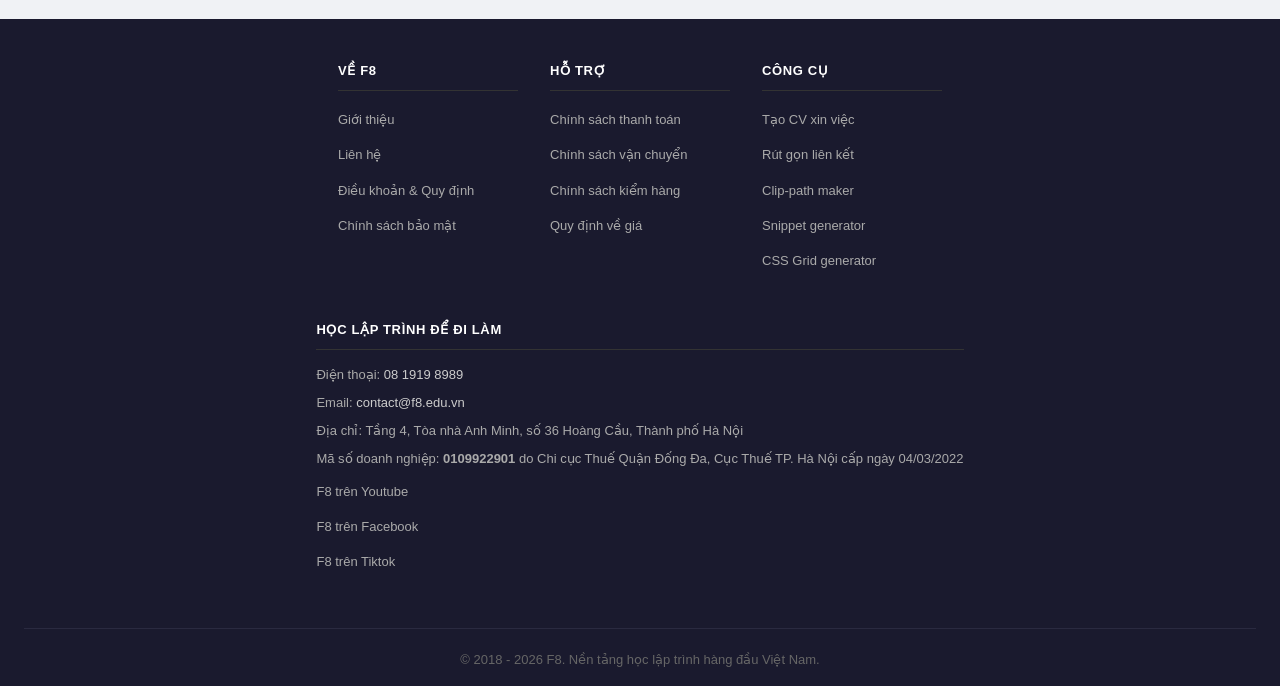
==== commit de56f0a2: "add css style" ====
--- a/index.html
+++ b/index.html
@@ -7,11 +7,433 @@
     <title>ES2025 JavaScript: Patterns và Libraries Hot Nhất Cho Developer Việt 2026</title>
     <meta name="description"
         content="Tháng 6/2025, TC39 chính thức công bố ECMAScript 2025. Tìm hiểu những tính năng thực sự vào spec và cách áp dụng vào dự án thực tế." />
+    <style>
+        /* ===== RESET & BASE ===== */
+        * {
+            box-sizing: border-box;
+            margin: 0;
+            padding: 0;
+        }
+
+        body {
+            font-family: -apple-system, BlinkMacSystemFont, "Segoe UI", Roboto, sans-serif;
+            font-size: 16px;
+            line-height: 1.7;
+            color: #333;
+            background: #f0f2f5;
+        }
+
+        a {
+            color: #ff5722;
+            text-decoration: none;
+        }
+
+        a:hover {
+            text-decoration: underline;
+        }
+
+        /* ===== HEADER ===== */
+        #main-header {
+            background: #1a1a2e;
+            padding: 0 24px;
+            display: flex;
+            align-items: center;
+            justify-content: space-between;
+            border-bottom: 3px solid #ff5722;
+        }
+
+        #main-header nav ul {
+            list-style: none;
+            display: flex;
+            gap: 8px;
+        }
+
+        #main-header nav ul li a {
+            color: #ccc;
+            padding: 18px 14px;
+            display: block;
+            font-size: 15px;
+        }
+
+        #main-header nav ul li a:hover {
+            color: #fff;
+            text-decoration: none;
+        }
+
+        #main-header p {
+            padding: 10px 0;
+        }
+
+        #main-header img {
+            border-radius: 8px;
+            display: block;
+        }
+
+        /* ===== HR ===== */
+        hr {
+            border: none;
+            border-top: 1px solid #e0e0e0;
+            margin: 28px 0;
+        }
+
+        /* ===== MAIN LAYOUT ===== */
+        .main {
+            max-width: 1160px;
+            margin: 32px auto;
+            padding: 0 16px;
+        }
+
+        /* ===== ARTICLE ===== */
+        article {
+            flex: 1;
+            background: #fff;
+            border-radius: 12px;
+            border: 1px solid #e0e0e0;
+            padding: 36px 40px;
+            min-width: 0;
+        }
+
+        article > header h1 {
+            font-size: 28px;
+            font-weight: 700;
+            color: #1a1a2e;
+            line-height: 1.35;
+            margin-bottom: 20px;
+        }
+
+        /* ===== AUTHOR SECTION ===== */
+        article > header section figure {
+            display: flex;
+            align-items: center;
+            gap: 14px;
+            margin-bottom: 10px;
+        }
+
+        article > header section figure img {
+            border-radius: 50%;
+            border: 2px solid #ff5722;
+        }
+
+        article > header section figure figcaption strong a {
+            color: #1a1a2e;
+            font-size: 15px;
+        }
+
+        article > header section figure figcaption p {
+            font-size: 13px;
+            color: #777;
+            margin-top: 4px;
+        }
+
+        article > header section > p {
+            font-size: 13px;
+            color: #888;
+            margin-bottom: 10px;
+        }
+
+        /* Tags */
+        article > header section > p:last-child a,
+        article > footer p a {
+            display: inline-block;
+            background: #fff3e0;
+            color: #ff5722;
+            border: 1px solid #ffccaa;
+            border-radius: 20px;
+            padding: 2px 10px;
+            font-size: 12px;
+            margin: 2px;
+        }
+
+        article > header section > p:last-child a:hover,
+        article > footer p a:hover {
+            background: #ff5722;
+            color: #fff;
+            text-decoration: none;
+        }
+
+        /* ===== ARTICLE SECTIONS ===== */
+        section h2 {
+            font-size: 22px;
+            font-weight: 700;
+            color: #1a1a2e;
+            margin-bottom: 16px;
+        }
+
+        section h3 {
+            font-size: 18px;
+            font-weight: 600;
+            color: #333;
+            margin: 20px 0 12px;
+        }
+
+        section p {
+            margin-bottom: 14px;
+            color: #444;
+        }
+
+        section ul,
+        section ol {
+            padding-left: 24px;
+            margin-bottom: 14px;
+        }
+
+        section ul li,
+        section ol li {
+            margin-bottom: 6px;
+            color: #444;
+        }
+
+        /* ===== CODE BLOCKS ===== */
+        pre {
+            background: #1e1e2e;
+            border-radius: 10px;
+            border: 1px solid #333;
+            padding: 20px 24px;
+            overflow-x: auto;
+            margin: 16px 0;
+        }
+
+        pre code {
+            color: #cdd6f4;
+            font-family: "Fira Code", "Cascadia Code", Consolas, monospace;
+            font-size: 14px;
+            line-height: 1.6;
+        }
+
+        code {
+            background: #f3f4f6;
+            color: #d63031;
+            border-radius: 4px;
+            padding: 1px 6px;
+            font-size: 14px;
+            font-family: "Fira Code", Consolas, monospace;
+        }
+
+        pre code {
+            background: none;
+            color: #cdd6f4;
+            padding: 0;
+        }
+
+        /* ===== FIGURE / IMAGE ===== */
+        figure {
+            margin: 20px 0;
+            text-align: center;
+        }
+
+        figure img {
+            max-width: 100%;
+            border-radius: 10px;
+            border: 1px solid #e0e0e0;
+        }
+
+        figure figcaption {
+            margin-top: 8px;
+            font-size: 13px;
+            color: #888;
+            font-style: italic;
+        }
+
+        /* ===== TABLE ===== */
+        .table-container {
+            overflow-x: auto;
+        }
+        
+        .table {
+            width: 100%;
+            border-collapse: collapse;
+            margin: 16px 0;
+            font-size: 14px;
+            border-radius: 8px;
+            overflow: hidden;
+            border: 1px solid #e0e0e0;
+        }
+
+        .table caption {
+            font-weight: 600;
+            color: #555;
+            margin-bottom: 8px;
+            text-align: left;
+        }
+
+        .table thead tr {
+            background: #1a1a2e;
+            color: #fff;
+        }
+
+        .table thead th {
+            padding: 12px 16px;
+            text-align: left;
+            font-weight: 600;
+        }
+
+        .table tbody tr:nth-child(odd) {
+            background: #f9f9fb;
+        }
+
+        tbody tr:nth-child(even) {
+            background: #fff;
+        }
+
+        tbody td {
+            padding: 11px 16px;
+            color: #444;
+            border-bottom: 1px solid #eee;
+        }
+
+        /* ===== MARK ===== */
+        mark {
+            background: #fff3cd;
+            color: #333;
+            border-radius: 3px;
+            padding: 1px 4px;
+        }
+
+        /* ===== ASIDE ===== */
+        aside {
+            width: 280px;
+            flex-shrink: 0;
+            margin-right: auto;
+            margin-left: auto;
+            margin-top: 32px;
+        }
+
+        aside section {
+            background: #fff;
+            border-radius: 12px;
+            border: 1px solid #e0e0e0;
+            padding: 20px;
+            margin-bottom: 20px;
+        }
+
+        aside section h3 {
+            font-size: 15px;
+            font-weight: 700;
+            color: #1a1a2e;
+            margin-bottom: 14px;
+            padding-bottom: 10px;
+            border-bottom: 2px solid #ff5722;
+        }
+
+        aside section ul {
+            list-style: none;
+            padding: 0;
+        }
+
+        aside section ul li {
+            margin-bottom: 10px;
+        }
+
+        aside section ul li a {
+            font-size: 14px;
+            color: #444;
+            line-height: 1.5;
+        }
+
+        aside section ul li a:hover {
+            color: #ff5722;
+        }
+
+        aside hr {
+            display: none;
+        }
+
+        /* ===== FOOTER ===== */
+        body > footer {
+            background: #1a1a2e;
+            color: #aaa;
+            padding: 40px 24px 24px;
+            display: flex;
+            flex-wrap: wrap;
+            gap: 32px;
+            justify-content: center;
+        }
+
+        body > footer section {
+            min-width: 180px;
+        }
+
+        body > footer section h4 {
+            color: #fff;
+            font-size: 13px;
+            font-weight: 700;
+            letter-spacing: 0.05em;
+            margin-bottom: 14px;
+            padding-bottom: 8px;
+            border-bottom: 1px solid #333;
+        }
+
+        body > footer section ul {
+            list-style: none;
+            padding: 0;
+        }
+
+        body > footer section ul li {
+            margin-bottom: 8px;
+        }
+
+        body > footer section ul li a {
+            color: #aaa;
+            font-size: 13px;
+        }
+
+        body > footer section ul li a:hover {
+            color: #ff5722;
+            text-decoration: none;
+        }
+
+        body > footer address {
+            font-style: normal;
+        }
+
+        body > footer address p {
+            font-size: 13px;
+            margin-bottom: 6px;
+            color: #aaa;
+        }
+
+        body > footer address p a {
+            color: #ccc;
+        }
+
+        body > footer > p {
+            width: 100%;
+            text-align: center;
+            color: #666;
+            font-size: 13px;
+            border-top: 1px solid #2a2a40;
+            padding-top: 20px;
+            margin-top: 8px;
+        }
+
+        /* ===== ARTICLE FOOTER TAGS ===== */
+        article > footer {
+            margin-top: 8px;
+        }
+
+        /* ===== HR inside main content ===== */
+        body > hr {
+            margin: 0;
+            border-color: #1a1a2e;
+        }
+
+        @media screen and (min-width: 768px) { 
+            .main {
+                display: flex;
+                gap: 32px;
+                align-items: flex-start;
+            }
+
+            aside {
+                margin-top: 0;
+            }
+         }
+    </style>
 </head>
 
 <body>
     <!-- ==================== HEADER ==================== -->
-    <header>
+    <header id="main-header">
       <nav aria-label="Điều hướng chính">
         <ul>
           <li><a href="https://f8.edu.vn/">Trang chủ</a></li>
@@ -35,7 +457,7 @@
     <hr />
 
     <!-- ==================== MAIN LAYOUT ==================== -->
-    <main>
+    <main class="main">
         <!-- ========== ARTICLE ========== -->
         <article>
             <!-- Article Header -->
@@ -347,7 +769,8 @@
 
                 <h3>Bảng so sánh thực tế</h3>
 
-                <table border="1">
+                <div class="table-container">
+                    <table class="table">
                     <caption>So sánh RxJS và Zustand</caption>
                     <thead>
                         <tr>
@@ -384,6 +807,7 @@
                         </tr>
                     </tbody>
                 </table>
+                </div>
 
                 <p>
                     Cho hầu hết React app Việt Nam (dashboard, e-commerce, admin panel) &mdash;
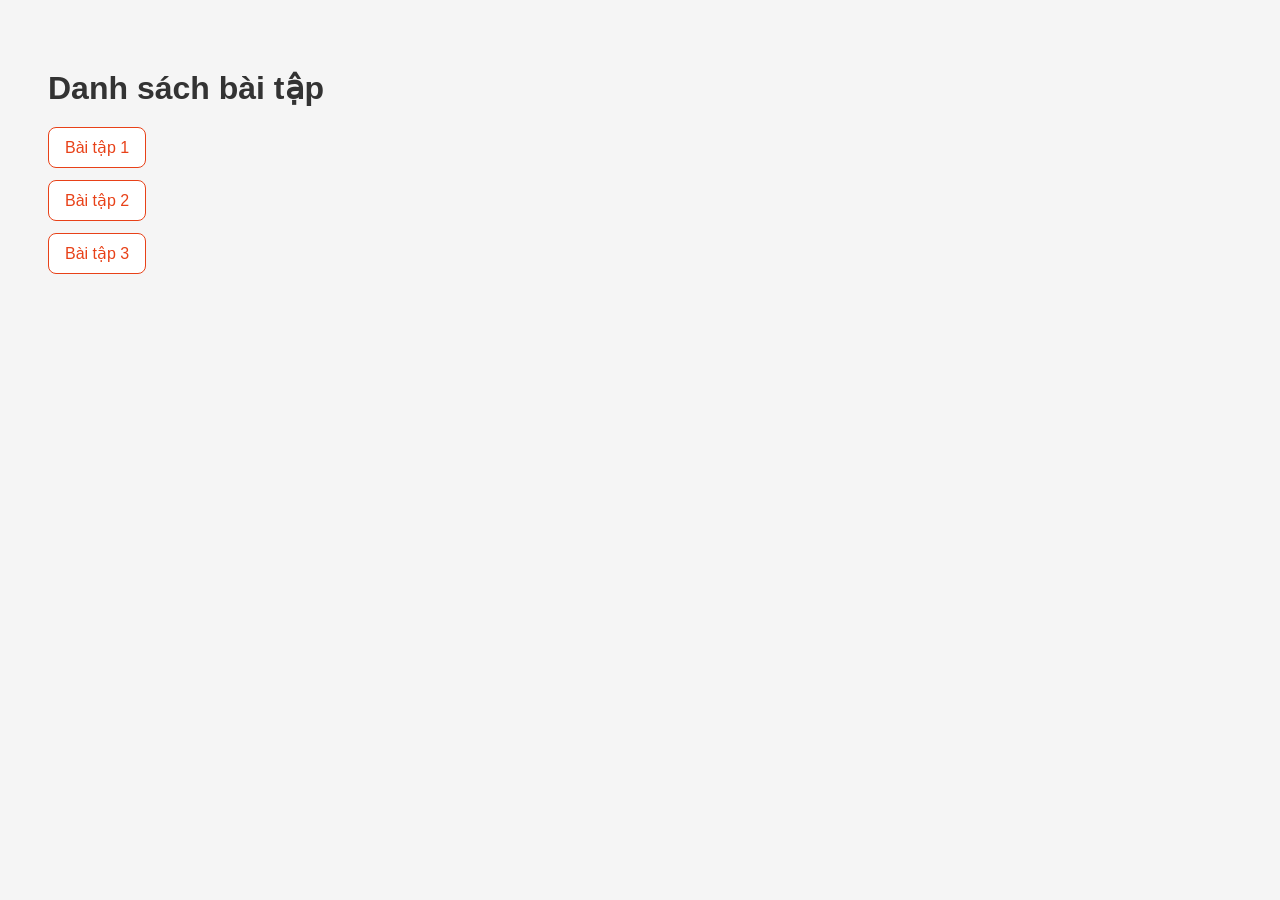
==== commit 36e109a0: "day 3 - final" ====
--- a/index.html
+++ b/index.html
@@ -4,1065 +4,53 @@
 <head>
     <meta charset="UTF-8" />
     <meta name="viewport" content="width=device-width, initial-scale=1.0" />
-    <title>ES2025 JavaScript: Patterns và Libraries Hot Nhất Cho Developer Việt 2026</title>
-    <meta name="description"
-        content="Tháng 6/2025, TC39 chính thức công bố ECMAScript 2025. Tìm hiểu những tính năng thực sự vào spec và cách áp dụng vào dự án thực tế." />
+    <title>Day 3 - HTML CSS</title>
     <style>
-        /* ===== RESET & BASE ===== */
-        * {
-            box-sizing: border-box;
-            margin: 0;
-            padding: 0;
+        body {
+            font-family: sans-serif;
+            padding: 40px;
+            background: #f5f5f5;
+            color: #333;
         }
 
-        body {
-            font-family: -apple-system, BlinkMacSystemFont, "Segoe UI", Roboto, sans-serif;
-            font-size: 16px;
-            line-height: 1.7;
-            color: #333;
-            background: #f0f2f5;
-        }
-
-        a {
-            color: #ff5722;
-            text-decoration: none;
-        }
-
-        a:hover {
-            text-decoration: underline;
-        }
-
-        /* ===== HEADER ===== */
-        #main-header {
-            background: #1a1a2e;
-            padding: 0 24px;
-            display: flex;
-            align-items: center;
-            justify-content: space-between;
-            border-bottom: 3px solid #ff5722;
-        }
-
-        #main-header nav ul {
-            list-style: none;
-            display: flex;
-            gap: 8px;
-        }
-
-        #main-header nav ul li a {
-            color: #ccc;
-            padding: 18px 14px;
-            display: block;
-            font-size: 15px;
-        }
-
-        #main-header nav ul li a:hover {
-            color: #fff;
-            text-decoration: none;
-        }
-
-        #main-header p {
-            padding: 10px 0;
-        }
-
-        #main-header img {
-            border-radius: 8px;
-            display: block;
-        }
-
-        /* ===== HR ===== */
-        hr {
-            border: none;
-            border-top: 1px solid #e0e0e0;
-            margin: 28px 0;
-        }
-
-        /* ===== MAIN LAYOUT ===== */
-        .main {
-            max-width: 1160px;
-            margin: 32px auto;
-            padding: 0 16px;
-        }
-
-        /* ===== ARTICLE ===== */
-        article {
-            flex: 1;
-            background: #fff;
-            border-radius: 12px;
-            border: 1px solid #e0e0e0;
-            padding: 36px 40px;
-            min-width: 0;
-        }
-
-        article > header h1 {
-            font-size: 28px;
-            font-weight: 700;
-            color: #1a1a2e;
-            line-height: 1.35;
+        h1 {
             margin-bottom: 20px;
         }
 
-        /* ===== AUTHOR SECTION ===== */
-        article > header section figure {
-            display: flex;
-            align-items: center;
-            gap: 14px;
-            margin-bottom: 10px;
-        }
-
-        article > header section figure img {
-            border-radius: 50%;
-            border: 2px solid #ff5722;
-        }
-
-        article > header section figure figcaption strong a {
-            color: #1a1a2e;
-            font-size: 15px;
-        }
-
-        article > header section figure figcaption p {
-            font-size: 13px;
-            color: #777;
-            margin-top: 4px;
-        }
-
-        article > header section > p {
-            font-size: 13px;
-            color: #888;
-            margin-bottom: 10px;
-        }
-
-        /* Tags */
-        article > header section > p:last-child a,
-        article > footer p a {
-            display: inline-block;
-            background: #fff3e0;
-            color: #ff5722;
-            border: 1px solid #ffccaa;
-            border-radius: 20px;
-            padding: 2px 10px;
-            font-size: 12px;
-            margin: 2px;
-        }
-
-        article > header section > p:last-child a:hover,
-        article > footer p a:hover {
-            background: #ff5722;
-            color: #fff;
-            text-decoration: none;
-        }
-
-        /* ===== ARTICLE SECTIONS ===== */
-        section h2 {
-            font-size: 22px;
-            font-weight: 700;
-            color: #1a1a2e;
-            margin-bottom: 16px;
-        }
-
-        section h3 {
-            font-size: 18px;
-            font-weight: 600;
-            color: #333;
-            margin: 20px 0 12px;
-        }
-
-        section p {
-            margin-bottom: 14px;
-            color: #444;
-        }
-
-        section ul,
-        section ol {
-            padding-left: 24px;
-            margin-bottom: 14px;
-        }
-
-        section ul li,
-        section ol li {
-            margin-bottom: 6px;
-            color: #444;
-        }
-
-        /* ===== CODE BLOCKS ===== */
-        pre {
-            background: #1e1e2e;
-            border-radius: 10px;
-            border: 1px solid #333;
-            padding: 20px 24px;
-            overflow-x: auto;
-            margin: 16px 0;
-        }
-
-        pre code {
-            color: #cdd6f4;
-            font-family: "Fira Code", "Cascadia Code", Consolas, monospace;
-            font-size: 14px;
-            line-height: 1.6;
-        }
-
-        code {
-            background: #f3f4f6;
-            color: #d63031;
-            border-radius: 4px;
-            padding: 1px 6px;
-            font-size: 14px;
-            font-family: "Fira Code", Consolas, monospace;
-        }
-
-        pre code {
-            background: none;
-            color: #cdd6f4;
-            padding: 0;
-        }
-
-        /* ===== FIGURE / IMAGE ===== */
-        figure {
-            margin: 20px 0;
-            text-align: center;
-        }
-
-        figure img {
-            max-width: 100%;
-            border-radius: 10px;
-            border: 1px solid #e0e0e0;
-        }
-
-        figure figcaption {
-            margin-top: 8px;
-            font-size: 13px;
-            color: #888;
-            font-style: italic;
-        }
-
-        /* ===== TABLE ===== */
-        .table-container {
-            overflow-x: auto;
-        }
-        
-        .table {
-            width: 100%;
-            border-collapse: collapse;
-            margin: 16px 0;
-            font-size: 14px;
-            border-radius: 8px;
-            overflow: hidden;
-            border: 1px solid #e0e0e0;
-        }
-
-        .table caption {
-            font-weight: 600;
-            color: #555;
-            margin-bottom: 8px;
-            text-align: left;
-        }
-
-        .table thead tr {
-            background: #1a1a2e;
-            color: #fff;
-        }
-
-        .table thead th {
-            padding: 12px 16px;
-            text-align: left;
-            font-weight: 600;
-        }
-
-        .table tbody tr:nth-child(odd) {
-            background: #f9f9fb;
-        }
-
-        tbody tr:nth-child(even) {
-            background: #fff;
-        }
-
-        tbody td {
-            padding: 11px 16px;
-            color: #444;
-            border-bottom: 1px solid #eee;
-        }
-
-        /* ===== MARK ===== */
-        mark {
-            background: #fff3cd;
-            color: #333;
-            border-radius: 3px;
-            padding: 1px 4px;
-        }
-
-        /* ===== ASIDE ===== */
-        aside {
-            width: 280px;
-            flex-shrink: 0;
-            margin-right: auto;
-            margin-left: auto;
-            margin-top: 32px;
-        }
-
-        aside section {
-            background: #fff;
-            border-radius: 12px;
-            border: 1px solid #e0e0e0;
-            padding: 20px;
-            margin-bottom: 20px;
-        }
-
-        aside section h3 {
-            font-size: 15px;
-            font-weight: 700;
-            color: #1a1a2e;
-            margin-bottom: 14px;
-            padding-bottom: 10px;
-            border-bottom: 2px solid #ff5722;
-        }
-
-        aside section ul {
+        ul {
             list-style: none;
             padding: 0;
         }
 
-        aside section ul li {
-            margin-bottom: 10px;
+        ul li {
+            margin-bottom: 12px;
         }
 
-        aside section ul li a {
-            font-size: 14px;
-            color: #444;
-            line-height: 1.5;
+        ul li a {
+            color: #e84118;
+            font-size: 16px;
+            text-decoration: none;
+            padding: 10px 16px;
+            border: 1px solid #e84118;
+            border-radius: 8px;
+            display: inline-block;
+            background: #fff;
         }
 
-        aside section ul li a:hover {
-            color: #ff5722;
+        ul li a:hover {
+            background: #e84118;
+            color: #fff;
         }
-
-        aside hr {
-            display: none;
-        }
-
-        /* ===== FOOTER ===== */
-        body > footer {
-            background: #1a1a2e;
-            color: #aaa;
-            padding: 40px 24px 24px;
-            display: flex;
-            flex-wrap: wrap;
-            gap: 32px;
-            justify-content: center;
-        }
-
-        body > footer section {
-            min-width: 180px;
-        }
-
-        body > footer section h4 {
-            color: #fff;
-            font-size: 13px;
-            font-weight: 700;
-            letter-spacing: 0.05em;
-            margin-bottom: 14px;
-            padding-bottom: 8px;
-            border-bottom: 1px solid #333;
-        }
-
-        body > footer section ul {
-            list-style: none;
-            padding: 0;
-        }
-
-        body > footer section ul li {
-            margin-bottom: 8px;
-        }
-
-        body > footer section ul li a {
-            color: #aaa;
-            font-size: 13px;
-        }
-
-        body > footer section ul li a:hover {
-            color: #ff5722;
-            text-decoration: none;
-        }
-
-        body > footer address {
-            font-style: normal;
-        }
-
-        body > footer address p {
-            font-size: 13px;
-            margin-bottom: 6px;
-            color: #aaa;
-        }
-
-        body > footer address p a {
-            color: #ccc;
-        }
-
-        body > footer > p {
-            width: 100%;
-            text-align: center;
-            color: #666;
-            font-size: 13px;
-            border-top: 1px solid #2a2a40;
-            padding-top: 20px;
-            margin-top: 8px;
-        }
-
-        /* ===== ARTICLE FOOTER TAGS ===== */
-        article > footer {
-            margin-top: 8px;
-        }
-
-        /* ===== HR inside main content ===== */
-        body > hr {
-            margin: 0;
-            border-color: #1a1a2e;
-        }
-
-        @media screen and (min-width: 768px) { 
-            .main {
-                display: flex;
-                gap: 32px;
-                align-items: flex-start;
-            }
-
-            aside {
-                margin-top: 0;
-            }
-         }
     </style>
 </head>
 
 <body>
-    <!-- ==================== HEADER ==================== -->
-    <header id="main-header">
-      <nav aria-label="Điều hướng chính">
-        <ul>
-          <li><a href="https://f8.edu.vn/">Trang chủ</a></li>
-          <li><a href="https://f8.edu.vn/roadmap">Lộ trình</a></li>
-          <li><a href="https://f8.edu.vn/blog">Bài viết</a></li>
-        </ul>
-      </nav>
-
-      <p>
-        <a href="https://f8.edu.vn/">
-          <img
-            src="https://fullstack.edu.vn/assets/f8-icon-lV2rGpF0.png"
-            alt="Logo F8 - Học lập trình để đi làm"
-            width="40"
-            height="40"
-          />
-        </a>
-      </p>
-    </header>
-
-    <hr />
-
-    <!-- ==================== MAIN LAYOUT ==================== -->
-    <main class="main">
-        <!-- ========== ARTICLE ========== -->
-        <article>
-            <!-- Article Header -->
-            <header>
-                <h1>ES2025 JavaScript: Patterns và Libraries Hot Nhất Cho Developer Việt 2026</h1>
-
-                <!-- Author & Meta info -->
-                <section aria-label="Thông tin tác giả">
-                    <figure>
-                        <img src="https://files.f8.edu.vn/f8-prod/public-images/699181d60839d.png" width="48"
-                            height="48" alt="Ếch Trendy">
-                        <figcaption>
-                            <strong><a href="https://f8.edu.vn/@chuechvietblog">Ếch Trendy</a></strong>
-                            <p>Cùng chú ếch nhỏ khám phá thế giới Web đầy biến động. Cập nhật trending nhanh như cách
-                                ếch đớp mồi! ⌨️🌿</p>
-                        </figcaption>
-                    </figure>
-                    <p>
-                        Đăng ngày <time datetime="2026-04-01">4 tháng trước</time> &bull;
-                        <span>6 phút đọc</span>
-                    </p>
-                    <p>
-                        Tags:
-                        <a href="https://f8.edu.vn/blog/tag/javascript?page=1">Javascript</a>,
-                        <a href="https://f8.edu.vn/blog/tag/es2025?page=1">ES2025</a>,
-                        <a href="https://f8.edu.vn/blog/tag/rxjs?page=1">RxJS</a>,
-                        <a href="https://f8.edu.vn/blog/tag/zustand?page=1">Zustand</a>,
-                        <a href="https://f8.edu.vn/blog/tag/asyncawait?page=1">async/await</a>
-                    </p>
-                </section>
-            </header>
-
-            <hr />
-
-            <!-- ===== SECTION 1 ===== -->
-            <section>
-                <h2>ES2025 ra mắt &mdash; cái gì thật sự vào spec?</h2>
-
-                <p>
-                    Tháng 6/2025, <abbr title="Technical Committee 39">TC39</abbr> chính thức công bố
-                    <strong>ECMAScript 2025 (ES16)</strong>. Nếu bạn hay follow
-                    <em>Twitter/X dev community</em>, chắc nghe nhiều về
-                    <em>pipeline operator</em> hay <em>Temporal API</em> &mdash; nhưng
-                    <strong>cả hai vẫn chưa vào spec</strong>. Đừng để bị nhầm.
-                </p>
-
-                <p>Cái thật sự vào ES2025 gồm <strong>6 nhóm tính năng</strong>:</p>
-
-                <ul>
-                    <li>
-                        <strong>Iterator Helpers</strong> &mdash; global <code>Iterator</code> object với
-                        <code>map</code>, <code>filter</code>, <code>take</code>, <code>drop</code>
-                    </li>
-                    <li>
-                        <strong>Set Methods</strong> &mdash; <code>union()</code>,
-                        <code>intersection()</code>, <code>difference()</code>,
-                        <code>symmetricDifference()</code>
-                    </li>
-                    <li>
-                        <strong>Promise.try()</strong> &mdash; bắt cả sync lẫn async errors trong một chain
-                    </li>
-                    <li>
-                        <strong>RegExp improvements</strong> &mdash; flag <code>/v</code>,
-                        <code>RegExp.escape()</code>, duplicate named groups
-                    </li>
-                    <li>
-                        <strong>Import Attributes</strong> &mdash;
-                        <code>import data from "./data.json" with { type: "json" }</code>
-                    </li>
-                    <li>
-                        <strong>Float16Array</strong> &mdash; typed array 16-bit cho memory-sensitive workloads
-                    </li>
-                </ul>
-
-                <figure>
-                    <img src="https://files.f8.edu.vn/f8-prod/blog_posts/13485/section_0_260323080636_69c0921c0cf292.71514803.png"
-                        alt="Sơ đồ các tính năng ES2025 tập trung vào iterator, set và async" width="800" />
-                    <figcaption>
-                        ES2025 tập trung vào iterator, set, và async &mdash; không phải pipeline operator
-                        như nhiều bài viết nhầm
-                    </figcaption>
-                </figure>
-
-                <p>
-                    <strong>Node.js 22+</strong> và các browser Chrome/Firefox/Safari release sau tháng
-                    6/2025 đã support native. <mark>Không cần polyfill cho production</mark> nếu bạn
-                    target môi trường đủ mới.
-                </p>
-
-                <p>
-                    Pipeline operator (<code>|&gt;</code>) và Temporal API? Vẫn đang ở Stage 2-3. Dùng
-                    <strong>Luxon</strong> hoặc <strong>date-fns</strong> cho date/time là lựa chọn thực
-                    tế nhất hiện tại.
-                </p>
-            </section>
-
-            <hr />
-
-            <!-- ===== SECTION 2 ===== -->
-            <section>
-                <h2>Iterator Helpers và Set Methods &mdash; dùng thật trong dự án thế nào?</h2>
-
-                <p>
-                    Hai tính năng này mình thấy <strong>practical nhất trong ES2025</strong> cho daily
-                    work.
-                </p>
-
-                <p>
-                    <strong>Iterator Helpers</strong> giải quyết bài toán bạn từng phải import
-                    <em>lodash</em> chỉ để <code>map + filter + slice</code> một mảng lớn. Bây giờ
-                    không cần nữa:
-                </p>
-
-                <pre><code>// Trước ES2025 - load cả mảng vào memory
-const result = apiData
-  .filter(item =&gt; item.active)
-  .map(item =&gt; item.name)
-  .slice(0, 100);
-
-// ES2025 - lazy evaluation, chỉ xử lý đến khi đủ 100 item
-const result = Iterator.from(apiData)
-  .filter(item =&gt; item.active)
-  .map(item =&gt; item.name)
-  .take(100)
-  .toArray();</code></pre>
-
-                <figure>
-                    <img src="https://files.f8.edu.vn/f8-prod/blog_posts/13485/section_1_260323080703_69c092375aabc3.16191064.png"
-                        alt="Minh họa lazy evaluation của Iterator Helpers" width="800" />
-                    <figcaption>
-                        Lazy evaluation: chỉ xử lý đúng số item cần thiết, tiết kiệm CPU và memory đáng kể
-                    </figcaption>
-                </figure>
-
-                <p>
-                    Khác biệt quan trọng: <code>Iterator.from()</code> <strong>lazy</strong> &mdash; với
-                    mảng 10.000 item nhưng chỉ cần 100 kết quả đầu, nó
-                    <em>không xử lý 9.900 item còn lại</em>. Lodash chain cũng làm được điều này, nhưng
-                    giờ là <strong>native</strong>.
-                </p>
-
-                <p>
-                    <strong>Set Methods</strong> thì đặc biệt hữu ích cho permission systems hoặc dedup
-                    realtime data:
-                </p>
-
-                <pre><code>const userRoles = new Set(['admin', 'editor']);
-const requiredRoles = new Set(['editor', 'viewer']);
-
-// Kiểm tra overlap
-const hasAccess = !userRoles.intersection(requiredRoles).size === 0;
-
-// Chat app: merge messages từ 2 nguồn, không trùng
-const allMessages = socketMessages.union(cachedMessages);
-
-// Diff để biết message mới
-const newMessages = socketMessages.difference(cachedMessages);</code></pre>
-
-                <p>
-                    Trước đây bạn phải tự viết
-                    <code>[...setA].filter(x =&gt; setB.has(x))</code>. Dài, khó đọc, dễ bug.
-                    Set methods native <strong>clean hơn nhiều</strong> và chain được với nhau.
-                </p>
-            </section>
-
-            <hr />
-
-            <!-- ===== SECTION 3 ===== -->
-            <section>
-                <h2>Promise.try() và async/await patterns nâng cao</h2>
-
-                <p>
-                    Đây là tính năng mình mong nhất trong ES2025. Vấn đề cũ:
-                </p>
-
-                <pre><code>// Bug tiềm ẩn: nếu getUser() throw sync, lỗi không bị catch!
-async function loadProfile(id) {
-  return getUser(id) // sync function, throw không bị catch bởi .catch()
-    .then(user =&gt; fetchDetails(user));
-}</code></pre>
-
-                <p><code>Promise.try()</code> fix đúng điểm này:</p>
-
-                <pre><code>// Promise.try wrap cả sync throw vào promise chain
-Promise.try(() =&gt; getUser(id))
-  .then(user =&gt; fetchDetails(user))
-  .catch(err =&gt; handleError(err)); // bắt được cả sync lẫn async error</code></pre>
-
-                <p>Pattern mạnh hơn: kết hợp với async generators cho streaming data</p>
-
-                <pre><code>async function* streamDashboardData(endpoint) {
-  const response = await Promise.try(() =&gt; fetch(endpoint));
-  const reader = response.body.getReader();
-
-  while (true) {
-    const { done, value } = await reader.read();
-    if (done) break;
-
-    // Dùng Iterator Helpers để transform ngay trên stream
-    yield* Iterator.from([value])
-      .map(chunk =&gt; JSON.parse(new TextDecoder().decode(chunk)))
-      .filter(data =&gt; data.type === 'update');
-  }
-}
-
-// Consume trong component
-for await (const update of streamDashboardData('/api/stream')) {
-  updateUI(update);
-}</code></pre>
-
-                <figure>
-                    <img src="https://files.f8.edu.vn/f8-prod/blog_posts/13485/section_2_260323080728_69c09250954f10.74211997.png"
-                        alt="Sơ đồ Promise.try kết hợp async generator xử lý stream data" width="800" />
-                    <figcaption>
-                        Promise.try + async generator = xử lý stream data không bị miss error ở bất kỳ
-                        điểm nào
-                    </figcaption>
-                </figure>
-
-                <p>
-                    Top-level <var>await</var> (ES2022 nhưng hay dùng chung với ES2025 patterns) cũng
-                    clean hơn khi kết hợp Set ops:
-                </p>
-
-                <pre><code>// module.js - init một lần, share across module
-const initialPermissions = new Set(await fetchUserPermissions());
-const cachedPermissions = new Set(JSON.parse(localStorage.getItem('perms') ?? '[]'));
-
-// Merge, loại bỏ duplicate
-export const permissions = initialPermissions.union(cachedPermissions);</code></pre>
-
-                <p>
-                    Nếu bạn muốn nền tảng JavaScript vững để apply những patterns này ngay, khóa
-                    <a href="https://f8.edu.vn/javascript">JavaScript Pro</a> cover sâu về
-                    async/await, closures, và cách JS engine thực sự hoạt động &mdash; đủ để đọc ES2025
-                    spec mà hiểu rõ tại sao.
-                </p>
-            </section>
-
-            <hr />
-
-            <!-- ===== SECTION 4 ===== -->
-            <section>
-                <h2>RxJS vs Zustand &mdash; chọn gì cho realtime web app?</h2>
-
-                <p>
-                    Mình sẽ không nói &ldquo;cái nào tốt hơn&rdquo; vì câu trả lời phụ thuộc vào loại
-                    app bạn đang build.
-                </p>
-
-                <p>
-                    <strong><a href="https://rxjs.dev/">RxJS</a></strong> là reactive programming library
-                    với Observable &mdash; phù hợp khi data flow của bạn phức tạp, nhiều nguồn, cần
-                    backpressure hay timing control:
-                </p>
-
-                <pre><code>import { fromEvent, Subject } from 'rxjs';
-import { debounceTime, scan, filter } from 'rxjs/operators';
-
-const socket = new WebSocket('wss://api.example.com/live');
-
-// Stream WebSocket messages, debounce 300ms, accumulate
-const liveData$ = fromEvent(socket, 'message').pipe(
-  debounceTime(300),
-  filter(event =&gt; event.data !== 'ping'),
-  scan((acc, event) =&gt; [...acc.slice(-99), JSON.parse(event.data)], []),
-);
-
-liveData$.subscribe(messages =&gt; updateDashboard(messages));</code></pre>
-
-                <p>
-                    <strong><a href="https://github.com/pmndrs/zustand">Zustand</a></strong> đi theo
-                    hướng ngược lại &mdash; minimal, hooks-based, không boilerplate:
-                </p>
-
-                <pre><code>import { create } from 'zustand';
-
-const useChatStore = create((set, get) =&gt; ({
-  messages: [],
-  connected: false,
-
-  // ES2025 Promise.try trong action
-  connectSocket: async (url) =&gt; {
-    await Promise.try(async () =&gt; {
-      const ws = new WebSocket(url);
-      set({ connected: true });
-
-      ws.onmessage = (e) =&gt; set(state =&gt; ({
-        messages: [...state.messages, JSON.parse(e.data)]
-      }));
-    });
-  },
-}));
-
-// Trong component
-function ChatApp() {
-  const { messages, connectSocket } = useChatStore();
-  // ...
-}</code></pre>
-
-                <figure>
-                    <img src="https://files.f8.edu.vn/f8-prod/blog_posts/13485/section_3_260323080755_69c0926b837010.27943991.png"
-                        alt="So sánh RxJS cho stream phức tạp và Zustand cho React app state" width="800" />
-                    <figcaption>
-                        RxJS cho stream phức tạp, Zustand cho React app state &mdash; chọn đúng tool cho
-                        đúng bài toán
-                    </figcaption>
-                </figure>
-
-                <h3>Bảng so sánh thực tế</h3>
-
-                <div class="table-container">
-                    <table class="table">
-                    <caption>So sánh RxJS và Zustand</caption>
-                    <thead>
-                        <tr>
-                            <th scope="col">Tiêu chí</th>
-                            <th scope="col">RxJS</th>
-                            <th scope="col">Zustand</th>
-                        </tr>
-                    </thead>
-                    <tbody>
-                        <tr>
-                            <td>Bundle size</td>
-                            <td>~50KB</td>
-                            <td>&lt;2KB</td>
-                        </tr>
-                        <tr>
-                            <td>Learning curve</td>
-                            <td>Cao (marble diagrams)</td>
-                            <td>Thấp</td>
-                        </tr>
-                        <tr>
-                            <td>Phù hợp cho</td>
-                            <td>Multiplayer, live feed, complex streams</td>
-                            <td>React SPA, UI state</td>
-                        </tr>
-                        <tr>
-                            <td>ES2025 synergy</td>
-                            <td><code>Iterator.from(observable)</code></td>
-                            <td><code>Promise.try</code> trong actions</td>
-                        </tr>
-                        <tr>
-                            <td>TypeScript</td>
-                            <td>Tốt</td>
-                            <td>Rất tốt (generics cải thiện v5+)</td>
-                        </tr>
-                    </tbody>
-                </table>
-                </div>
-
-                <p>
-                    Cho hầu hết React app Việt Nam (dashboard, e-commerce, admin panel) &mdash;
-                    <mark>Zustand là đủ và ít đau đầu hơn</mark>. RxJS chỉ worth it khi bạn xây
-                    multiplayer game, collaborative editor, hoặc financial live feed cần control timing
-                    cực chính xác.
-                </p>
-
-                <p>
-                    Nếu bạn đang build với ReactJS và chưa rõ cách quản lý state từ cơ bản, khóa
-                    <a href="https://f8.edu.vn/reactjs">Xây Dựng Website với ReactJS</a> sẽ giúp bạn
-                    hiểu đúng từ component state đến context trước khi nhảy vào Zustand.
-                </p>
-            </section>
-
-            <hr />
-
-            <!-- ===== SECTION 5 ===== -->
-            <section>
-                <h2>Xây realtime dashboard với ES2025 + Zustand: ví dụ thực tế</h2>
-
-                <p>
-                    Mình sẽ ghép tất cả những gì đã nói vào một mini case study:
-                    <strong>realtime stock price dashboard</strong> nhận data qua WebSocket.
-                </p>
-
-                <p>
-                    Download file demo đầy đủ tại đây:
-                    <a href="https://files.f8.edu.vn/f8-prod/blog_posts/13485/realtime-dashboard-es2025.html">
-                        Tải file demo Realtime Dashboard
-                    </a>
-                </p>
-
-                <h3>Kiến trúc</h3>
-
-                <pre><code>WebSocket server
-    ↓
-Zustand store (ES2025 Promise.try + Set dedup)
-    ↓
-Iterator Helpers (filter/transform)
-    ↓
-React components (subscribe minimal)</code></pre>
-
-                <h3>Store với ES2025 patterns</h3>
-
-                <pre><code>import { create } from 'zustand';
-
-const useStockStore = create((set, get) =&gt; ({
-  prices: new Map(), // symbol -&gt; latest price
-  symbols: new Set(), // active symbols
-
-  subscribeToSymbols: async (newSymbols) =&gt; {
-    const current = get().symbols;
-    // Set union - không duplicate
-    const updated = current.union(new Set(newSymbols));
-    set({ symbols: updated });
-
-    // Promise.try bắt cả sync error từ WebSocket init
-    await Promise.try(async () =&gt; {
-      const ws = new WebSocket(`wss://api/stocks?symbols=${[...updated].join(',')}`);
-
-      ws.onmessage = (e) =&gt; {
-        const { symbol, price } = JSON.parse(e.data);
-        set(state =&gt; ({
-          prices: new Map(state.prices).set(symbol, price)
-        }));
-      };
-    });
-  },
-
-  // Iterator Helpers: lấy top 10 cổ phiếu tăng nhiều nhất
-  getTopGainers: (baseline) =&gt; {
-    return Iterator.from(get().prices.entries())
-      .filter(([symbol, price]) =&gt; price &gt; (baseline.get(symbol) ?? 0))
-      .map(([symbol, price]) =&gt; ({ symbol, price }))
-      .take(10)
-      .toArray();
-  },
-}));</code></pre>
-
-                <figure>
-                    <img src="https://files.f8.edu.vn/f8-prod/blog_posts/13485/section_4_260323080825_69c0928991e952.37228671.png"
-                        alt="Zustand store kết hợp ES2025 Set union và Iterator Helpers" width="800" />
-                    <figcaption>
-                        Zustand store kết hợp ES2025 Set union và Iterator Helpers &mdash; ít code hơn, dễ
-                        đọc hơn
-                    </figcaption>
-                </figure>
-
-                <p>Pattern này cho phép bạn:</p>
-
-                <ul>
-                    <li>
-                        Không duplicate symbol khi user thêm subscription nhiều lần
-                        (<code>Set.union</code>)
-                    </li>
-                    <li>
-                        Không bị missed error khi WebSocket init fail sync
-                        (<code>Promise.try</code>)
-                    </li>
-                    <li>
-                        Chỉ xử lý đúng 10 item cần thiết từ hàng nghìn price entries
-                        (<code>Iterator.take</code>)
-                    </li>
-                </ul>
-
-                <p>Bạn đã có đủ building blocks. Bước tiếp:</p>
-
-                <ol>
-                    <li>
-                        Cài <strong>Node.js 22+</strong> hoặc bật Chrome mới nhất để test native (không
-                        cần polyfill)
-                    </li>
-                    <li>
-                        Thêm Zustand vào project React hiện tại, migrate một slice state nhỏ trước
-                    </li>
-                    <li>
-                        Thử <code>Iterator.from()</code> thay lodash chain trong một data transformation
-                        function
-                    </li>
-                </ol>
-
-                <p>
-                    Gặp vướng mắc ở phần nào, drop comment xuống dưới &mdash; mình đọc hết.
-                </p>
-            </section>
-
-            <hr />
-
-            <!-- Article Footer -->
-            <footer>
-                <p>
-                    Tags:
-                    <a href="https://f8.edu.vn/blog/tag/javascript?page=1">Javascript</a>,
-                    <a href="https://f8.edu.vn/blog/tag/es2025?page=1">ES2025</a>,
-                    <a href="https://f8.edu.vn/blog/tag/rxjs?page=1">RxJS</a>,
-                    <a href="https://f8.edu.vn/blog/tag/zustand?page=1">Zustand</a>,
-                    <a href="https://f8.edu.vn/blog/tag/asyncawait?page=1">async/await</a>
-                </p>
-            </footer>
-        </article>
-
-        <!-- ========== ASIDE ========== -->
-        <aside aria-label="Bài viết liên quan">
-            <section>
-                <h3>Bài đăng cùng tác giả</h3>
-                <ul>
-                    <li>
-                        <a
-                            href="https://f8.edu.vn/blog/xu-huong-thiet-ke-website-2026-ai-ca-nhan-hoa-va-tuong-tac-3d-dinh-cao">
-                            Thiết Kế Web 2026: AI Cá Nhân Hóa &amp; 3D Tương Tác Thực Chiến
-                        </a>
-                    </li>
-                    <li>
-                        <a
-                            href="https://f8.edu.vn/blog/ai-dang-thay-doi-phat-trien-web-2026-tu-copilot-den-chatbot-tu-dong">
-                            AI Code Thay Developer? Sự Thật Từ Copilot Đến Chatbot
-                        </a>
-                    </li>
-                    <li>
-                        <a
-                            href="https://f8.edu.vn/blog/cap-nhat-google-core-february-2026-toi-uu-discover-cho-developer-viet">
-                            Google Core Feb 2026: Discover Ưu Tiên Site Việt Thế Nào?
-                        </a>
-                    </li>
-                    <li>
-                        <a
-                            href="https://f8.edu.vn/blog/progressive-web-apps-pwa-2026-xay-dung-app-web-sieu-nhanh-cho-mobile-viet">
-                            PWA 2026: App Web Nhanh Như Native, Chi Phí Chỉ 1/3
-                        </a>
-                    </li>
-                    <li>
-                        <a
-                            href="https://f8.edu.vn/blog/motion-ui-micro-interactions-bi-quyet-giu-chan-nguoi-dung-tren-web-2026">
-                            Motion UI giữ chân user: CSS/GSAP thực chiến 2026
-                        </a>
-                    </li>
-                </ul>
-            </section>
-
-            <hr />
-
-            <section>
-                <h3>Khóa học liên quan</h3>
-                <ul>
-                    <li><a href="https://f8.edu.vn/javascript">JavaScript Pro</a></li>
-                    <li><a href="https://f8.edu.vn/reactjs">Xây Dựng Website với ReactJS</a></li>
-                </ul>
-            </section>
-        </aside>
-    </main>
-
-    <hr />
-
-    <!-- ==================== FOOTER ==================== -->
-    <footer>
-        <section aria-label="Về F8">
-            <h4>VỀ F8</h4>
-            <ul>
-                <li><a href="https://f8.edu.vn/about-us">Giới thiệu</a></li>
-                <li><a href="https://f8.edu.vn/contact">Liên hệ</a></li>
-                <li><a href="https://f8.edu.vn/policies">Điều khoản &amp; Quy định</a></li>
-                <li><a href="https://f8.edu.vn/information-security-policy">Chính sách bảo mật</a></li>
-            </ul>
-        </section>
-
-        <section aria-label="Hỗ trợ">
-            <h4>HỖ TRỢ</h4>
-            <ul>
-                <li><a href="https://f8.edu.vn/payment-policy">Chính sách thanh toán</a></li>
-                <li><a href="https://f8.edu.vn/shipping-policy">Chính sách vận chuyển</a></li>
-                <li><a href="https://f8.edu.vn/inspection-policy">Chính sách kiểm hàng</a></li>
-                <li><a href="https://f8.edu.vn/pricing-information">Quy định về giá</a></li>
-            </ul>
-        </section>
-
-        <section aria-label="Công cụ">
-            <h4>CÔNG CỤ</h4>
-            <ul>
-                <li><a href="https://cv.f8.edu.vn/">Tạo CV xin việc</a></li>
-                <li><a href="https://f8.edu.vn/links">Rút gọn liên kết</a></li>
-                <li><a href="https://clippy.f8.edu.vn/">Clip-path maker</a></li>
-                <li><a href="https://snippet-generator.f8.edu.vn/">Snippet generator</a></li>
-                <li><a href="https://grid.f8.edu.vn/">CSS Grid generator</a></li>
-            </ul>
-        </section>
-
-        <section aria-label="Liên hệ">
-            <h4>HỌC LẬP TRÌNH ĐỂ ĐI LÀM</h4>
-            <address>
-                <p>Điện thoại: <a href="tel:0819198989">08 1919 8989</a></p>
-                <p>Email: <a href="mailto:contact@f8.edu.vn">contact@f8.edu.vn</a></p>
-                <p>
-                    Địa chỉ: Tầng 4, Tòa nhà Anh Minh, số 36 Hoàng Cầu, Thành phố Hà Nội
-                </p>
-                <p>
-                    Mã số doanh nghiệp: <strong>0109922901</strong> do Chi cục Thuế Quận Đống Đa, Cục
-                    Thuế TP. Hà Nội cấp ngày 04/03/2022
-                </p>
-            </address>
-            <ul>
-                <li>
-                    <a href="https://www.youtube.com/@f8vnofficial">F8 trên Youtube</a>
-                </li>
-                <li>
-                    <a href="https://www.facebook.com/f8vnofficial">F8 trên Facebook</a>
-                </li>
-                <li>
-                    <a href="https://www.tiktok.com/@f8hoclaptrinh">F8 trên Tiktok</a>
-                </li>
-            </ul>
-        </section>
-
-        <p>&copy; 2018 - 2026 F8. Nền tảng học lập trình hàng đầu Việt Nam.</p>
-    </footer>
+    <h1>Danh sách bài tập</h1>
+    <ul>
+        <li><a href="exercise_1/index.html" target="_blank">Bài tập 1</a></li>
+        <li><a href="exercise_2/index.html" target="_blank">Bài tập 2</a></li>
+        <li><a href="exercise_3/index.html" target="_blank">Bài tập 3</a></li>
+    </ul>
 </body>
 
-</html>+</html>
